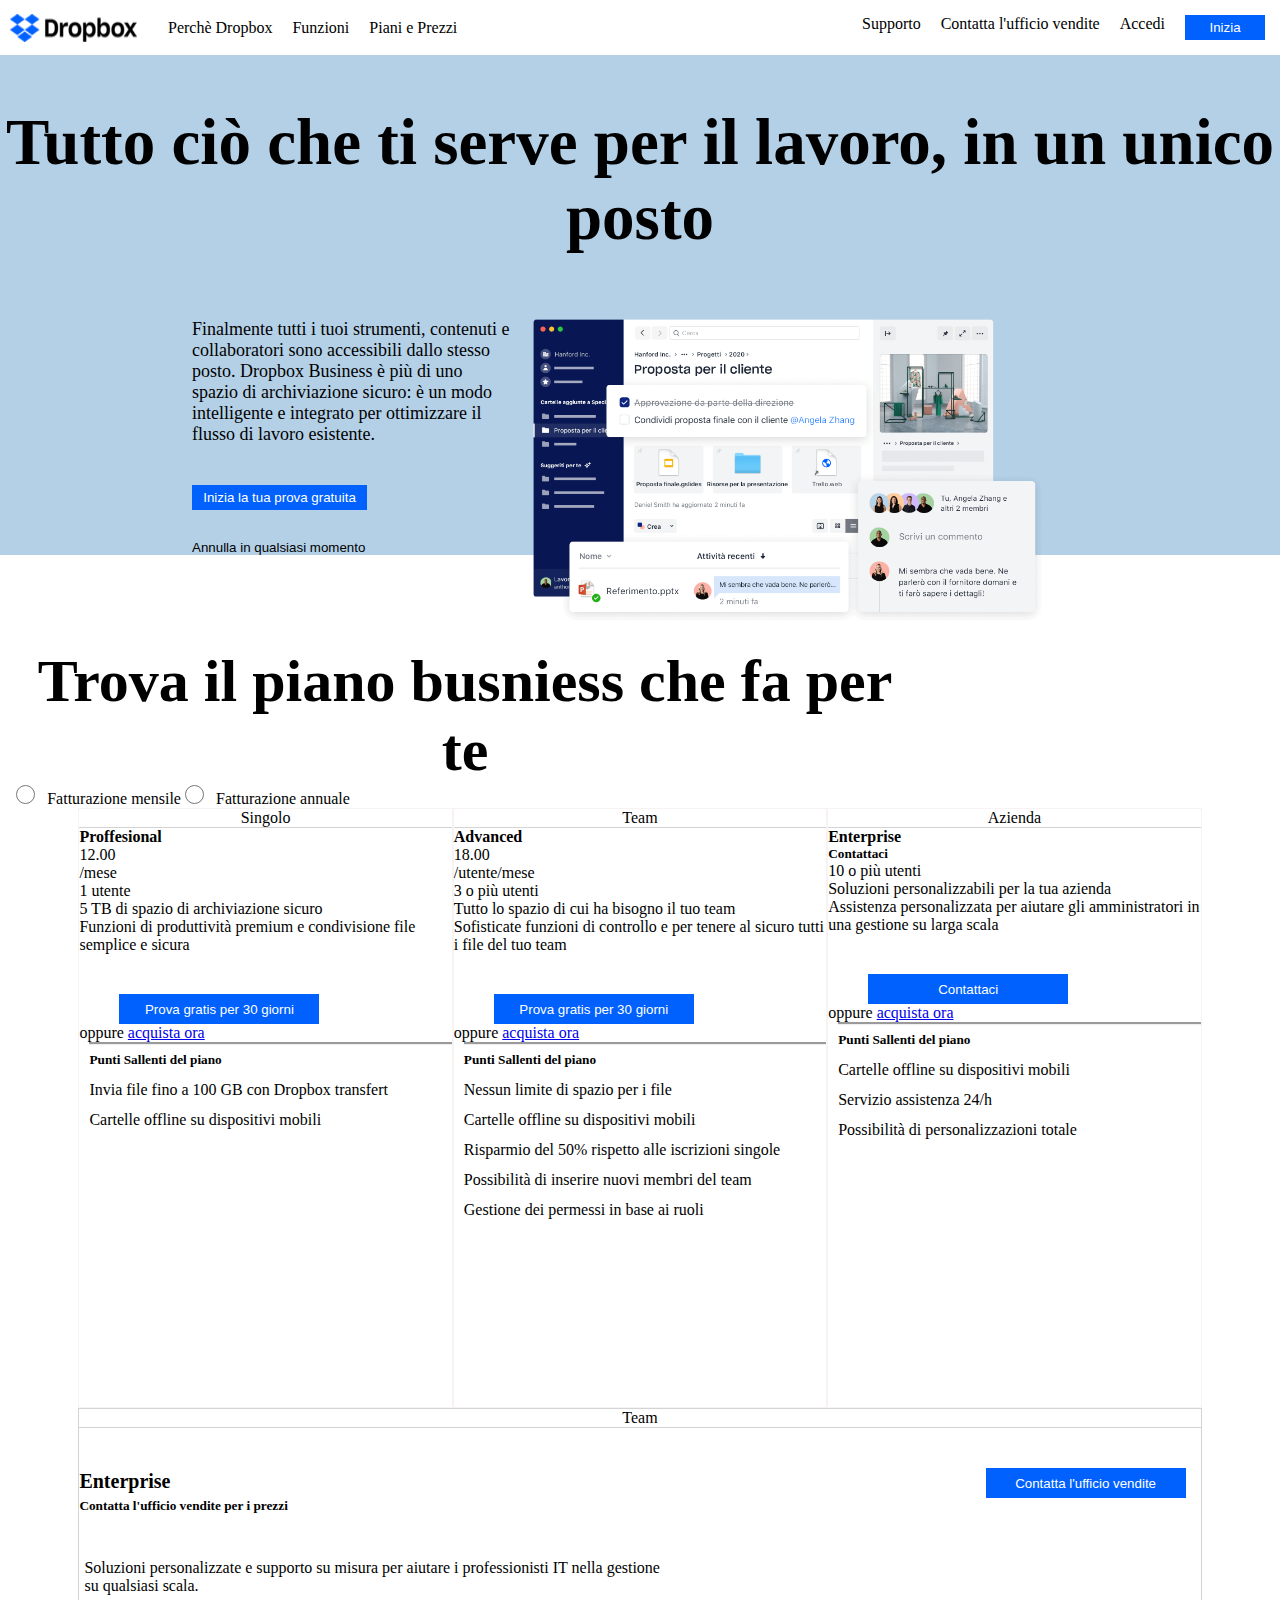
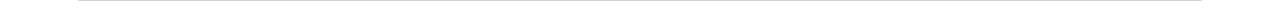
==== index.html @ 0c27a8f6 "change in layout" ====
<!DOCTYPE html>
<html lang="en">

<head>
    <meta charset="UTF-8">
    <meta name="viewport" content="width=device-width, initial-scale=1.0">
    <title>DropBox
    </title>
    <link rel="stylesheet" href="./assets/style.css">
    <link rel="preconnect" href="https://fonts.googleapis.com">
    <link rel="preconnect" href="https://fonts.gstatic.com" crossorigin>
    <link href="https://fonts.googleapis.com/css2?family=Open+Sans:ital,wght@0,300..800;1,300..800&display=swap"
        rel="stylesheet">

    <link rel="stylesheet" href="https://cdnjs.cloudflare.com/ajax/libs/font-awesome/6.5.1/css/all.min.css"
        integrity="sha512-DTOQO9RWCH3ppGqcWaEA1BIZOC6xxalwEsw9c2QQeAIftl+Vegovlnee1c9QX4TctnWMn13TZye+giMm8e2LwA=="
        crossorigin="anonymous" referrerpolicy="no-referrer" />
</head>

<body>
    <!-- start header -->
    <header>
        <!-- division into 2 containers -->

        <!-- container left header -->
        <div class="left">
            <img class="logo" src="./assets/img/logo-small.png" alt="">


            <ul class="custom_list_header">
                <li> <a href="#" target="_blank" class="link">Perchè Dropbox</a> </li>
                <li> <a href="#" target="_blank" class="link"> Funzioni</a></li>
                <li> <a href="#" target="_blank" class="link">Piani e Prezzi</a></li>
            </ul>
        </div>
        <!-- end of left container header -->


        <!-- container right header -->


        <div class=" right">
            <ul class="custom_list_header">
                <li> <a href="#" target="_blank" class="link"> Supporto </a></li>
                <li> <a href="#" target="_blank" class="link">Contatta l'ufficio vendite</a> </li>
                <li> <a href="#" target="_blank" class="link">Accedi</a></li>
                <button class="custom_button_header">Inizia</button>
            </ul>


        </div>
        <!-- end of right container header -->
    </header>
    <!-- end of header -->

    <!-- start main -->
    <main>


        <section class="jumbo">
            <div class="container_jumbo">
                <div class="contents_jumbo">
                    <h2>Tutto ciò che ti serve per il lavoro, in un unico posto</h2>

                    <div class="flex_jumbo">
                        <!-- first column -->
                        <div class="col-small">
                            <p>Finalmente tutti i tuoi strumenti, contenuti e collaboratori sono accessibili dallo
                                stesso posto. Dropbox Business è più di uno spazio di archiviazione sicuro: è un modo
                                intelligente e integrato per ottimizzare il flusso di lavoro esistente.
                            </p>

                            <button class="custom_button1_jumbo">Inizia la tua prova gratuita</button>
                            <div>
                                <button class="custom_button2_jumbo">Annulla in qualsiasi momento</button>
                            </div>

                            <div class="design_arrow">
                                <i class="fa-solid fa-arrow-down fa-2xl"></i>
                            </div>

                        </div>
                        <!-- second column  -->
                        <div class="col-60">
                            <img src="./assets/img/jumbo.png" alt="">
                        </div>


                    </div>
                </div>
            </div>
        </section>
        <!-- end first section of main /jumbo  -->

        <!-- second section of main  -->
        <section class="busniess">
            <div class="container_main">

                <h2>Trova il piano busniess che fa per te</h2>

                <form>
                    <input type="radio" id="" name="fatturazione mensile" value="fatturazione mensile">
                      <label for="fatturazione mensile">Fatturazione mensile</label>

                    <input type="radio" id="" name="fatturazione annuale" value="fatturazione annuale">
                      <label for="fatturazione annuale">Fatturazione annuale</label>

                </form>
                <div class="row">
                    <div class="col-4">
                        <div class="title_card">
                            <i class="fa-solid fa-user"></i>
                            <span>Singolo</span>
                        </div>
                        <h4>Proffesional</h4>
                        <span><i class="fa-solid fa-euro-sign"></i> 12.00 </span>
                        <div>/mese</div>

                        <div> <i class="fa-solid fa-user"></i> 1 utente</div>

                        <div><i class="fa-solid fa-briefcase"></i>
                            5 TB di spazio di archiviazione sicuro</div>
                        <div><i class="fa-solid fa-share-nodes"></i>
                            Funzioni di produttività premium
                            e condivisione file semplice e sicura </div>

                        <button class="custom_button_main">Prova gratis per 30 giorni</button>


                        <div>
                            oppure <a href="#">acquista ora</a>
                        </div>
                        <div class="footer_card">
                            <h5>Punti Sallenti del piano</h5>
                            <div> <i class="fa-solid fa-check"></i>Invia file fino a 100 GB con Dropbox transfert</div>
                            <div> <i class="fa-solid fa-check"></i>Cartelle offline su dispositivi mobili</div>
                        </div>
                    </div>

                    <div class="col-4">
                        <div class="title_card">
                            <i class="fa-solid fa-users"></i>
                            <span>Team</span>
                        </div>
                        <h4>Advanced</h4>
                        <span><i class="fa-solid fa-euro-sign"></i> 18.00 </span>
                        <div>/utente/mese</div>

                        <div> <i class="fa-solid fa-users"></i> 3 o più utenti</div>

                        <div><i class="fa-solid fa-briefcase"></i>
                            Tutto lo spazio di cui ha bisogno il tuo team</div>
                        <div><i class="fa-solid fa-share-nodes"></i>
                            Sofisticate funzioni di controllo e per tenere al sicuro tutti i file del tuo team</div>

                        <button class="custom_button_main">Prova gratis per 30 giorni</button>


                        <div>
                            oppure <a href="#">acquista ora</a>
                        </div>
                        <div class="footer_card">
                            <h5>Punti Sallenti del piano</h5>
                            <div> <i class="fa-solid fa-check"></i>Nessun limite di spazio per i file</div>

                            <div> <i class="fa-solid fa-check"></i> Cartelle offline su dispositivi mobili</div>
                            <div> <i class="fa-solid fa-check"></i> Risparmio del 50% rispetto alle iscrizioni singole
                            </div>
                            <div> <i class="fa-solid fa-check"></i> Possibilità di inserire nuovi membri del team</div>
                            <div> <i class="fa-solid fa-check"></i> Gestione dei permessi in base ai ruoli</div>

                        </div>

                    </div>
                    <div class="col-4">
                        <div class="title_card">
                            <i class="fa-regular fa-building"></i>
                            <span>Azienda</span>
                        </div>
                        <h4>Enterprise</h4>

                        <h5>Contattaci</h5>

                        <div> <i class="fa-solid fa-user"></i> 10 o più utenti</div>

                        <div><i class="fa-solid fa-briefcase"></i>
                            Soluzioni personalizzabili per la tua azienda</div>
                        <div><i class="fa-solid fa-share-nodes"></i>
                            Assistenza personalizzata per aiutare gli amministratori in una gestione su larga scala
                        </div>

                        <button class="custom_button_main">Contattaci</button>


                        <div>
                            oppure <a href="#">acquista ora</a>
                        </div>
                        <div class="footer_card">
                            <h5>Punti Sallenti del piano</h5>

                            <div> <i class="fa-solid fa-check"></i>Cartelle offline su dispositivi mobili</div>
                            <div> <i class="fa-solid fa-check"></i>Servizio assistenza 24/h</div>
                            <div> <i class="fa-solid fa-check"></i>Possibilità di personalizzazioni totale</div>
                        </div>
                    </div>

                    <div class="col-12">
                        <div class="team_header"><i class="fa-solid fa-building"></i> Team</div>



                        <div class="title_team">
                            <h5>Enterprise</h5>


                            <button class="custom_team_button">
                                Contatta l'ufficio vendite</button>
                        </div>

                        <h5>
                            Contatta l'ufficio vendite per i prezzi
                        </h5>
                        <div class="text_team">

                            Soluzioni personalizzate e supporto su misura per aiutare i professionisti IT nella gestione
                            su
                            qualsiasi scala.

                        </div>
                    </div>
                </div>
            </div>
            </div>
        </section>


        <!-- end of section cards -->

    </main>
    <footer></footer>
</body>

</html>
---- assets/style.css ----
* {
    margin: 0;
    padding: 0;
    box-sizing: border-box;
}

/* Utility */
:root {
    --dropbox--secondary: rgba(0, 97, 255, 1);
    --dropbox--primary: rgba(180, 208, 231, 1);
    --dropbox--light: rgba(255, 255, 255, 1);
    --dropbox--dark: rgba(0, 0, 0, 1);

}

/* style of header */
header {
    background-color: var(--dropbox--light);
    padding: 5px;
    display: flex;
    justify-content: space-between;
    align-items: center;
}

/* style container left */
.left {
    display: flex;
}

/* style of list item in the header */
.custom_list_header {
    list-style: none;
    gap: 20px;
    display: flex;
    padding: 10px;

}

.custom_list_header a {
    text-decoration: none;
    color: black;
}

/* style logo  */
.logo {
    padding: 5px;
    margin-right: 1rem;


}

/* style button of header */
.custom_button_header {
    border: none;
    width: 5rem;
    color: white;
    background: var(--dropbox--secondary);
    text-align: center;
    height: 25px;
}

/* start style of first section main jumbo */
.jumbo {
    width: 100%;
}

.container_jumbo {
    width: 100%;
    height: 500px;
    background-color: var(--dropbox--primary);
}

.contents_jumbo {
    padding-top: 50px;
}

/* style of contents */
.contents_jumbo h2 {

    font-size: 65px;
    text-align: center;
    padding-bottom: 4rem;

}

/* container flex style */
.flex_jumbo {
    display: flex;
    justify-content: end;
}

/* style of columns */
.col-small {
    width: 25%;

}

.col-small p {
    font-size: 18px;
}

.col-60 {
    height: 100px;
    width: 60%;
}

.col-60 img {
    max-width: 70%;
}

/* style button in first section of main */
.custom_button1_jumbo {
    border: none;
    background-color: var(--dropbox--secondary);
    color: white;
    height: 25px;
    width: 175px;
    margin-top: 40px;
}

.custom_button2_jumbo {
    border: none;
    margin-top: 30px;
    background-color: var(--dropbox--primary);
}

.design_arrow {
    margin-top: 30px;
    margin-left: 15px;
    font-size: 20px;
}

/* style of second section of maine */


.busniess {
    margin-top: 1rem;

}

/* container second of main */
.container_main {
    width: 100%;
    display: flex;
    flex-direction: column;
    padding: 1rem;
}

.row {
    width: 90%;
    margin: auto;
    display: flex;
    justify-content: center;
    flex-wrap: wrap;
}

.col-4 {
    width: calc((100% / 12) * 4);
    min-height: 600px;
    border: 1px groove rgba(247, 242, 242, 0.89);
}

.col-12 {
    width: 100%;
    border: 1px groove rgba(211, 211, 211, 0.988);
}



/* style of cards */


.busniess h2 {
    font-size: 60px;
    margin-top: 60px;
    text-align: center;
    margin-right: 350px;

}


/* style input */

input[type="radio"] {
    height: 1.2rem;
    width: 1.2rem;

}

/* style of columns */



/* stile of check */
.fa-check {
    color: var(--dropbox--secondary);
    font-weight: 10px;
}

.title_card {
    border-bottom: 1px groove lightgrey;
    text-align: center;
}

.custom_button_main {
    border: none;
    background-color: var(--dropbox--secondary);
    color: white;
    height: 30px;
    width: 200px;
    margin-top: 40px;
    margin-left: 40px;

}

.footer_card {
    border-top: groove;
    line-height: 30px;
    margin-left: 10px;
}

/* style of las section of cards */
.team {
    border: 1px groove lightgrey;
    width: 100%;
    height: 250px;
    margin: auto;
    display: flex;
    flex-direction: column;
    background-color: blueviolet;
}


.team_header {
    border-bottom: 1px groove lightgrey;
    text-align: center;

}

.custom_team_button {
    border: none;
    background-color: var(--dropbox--secondary);
    color: white;
    height: 30px;
    width: 200px;
    margin-top: 40px;
    margin-right: 15px;
}

.title_team {
    display: flex;
    align-items: baseline;
    justify-content: space-between;
}

.title_team h5 {
    font-size: 20px;
}

.text_team {
    width: 600px;
    padding: 5px;
    margin-top: 40px;
}
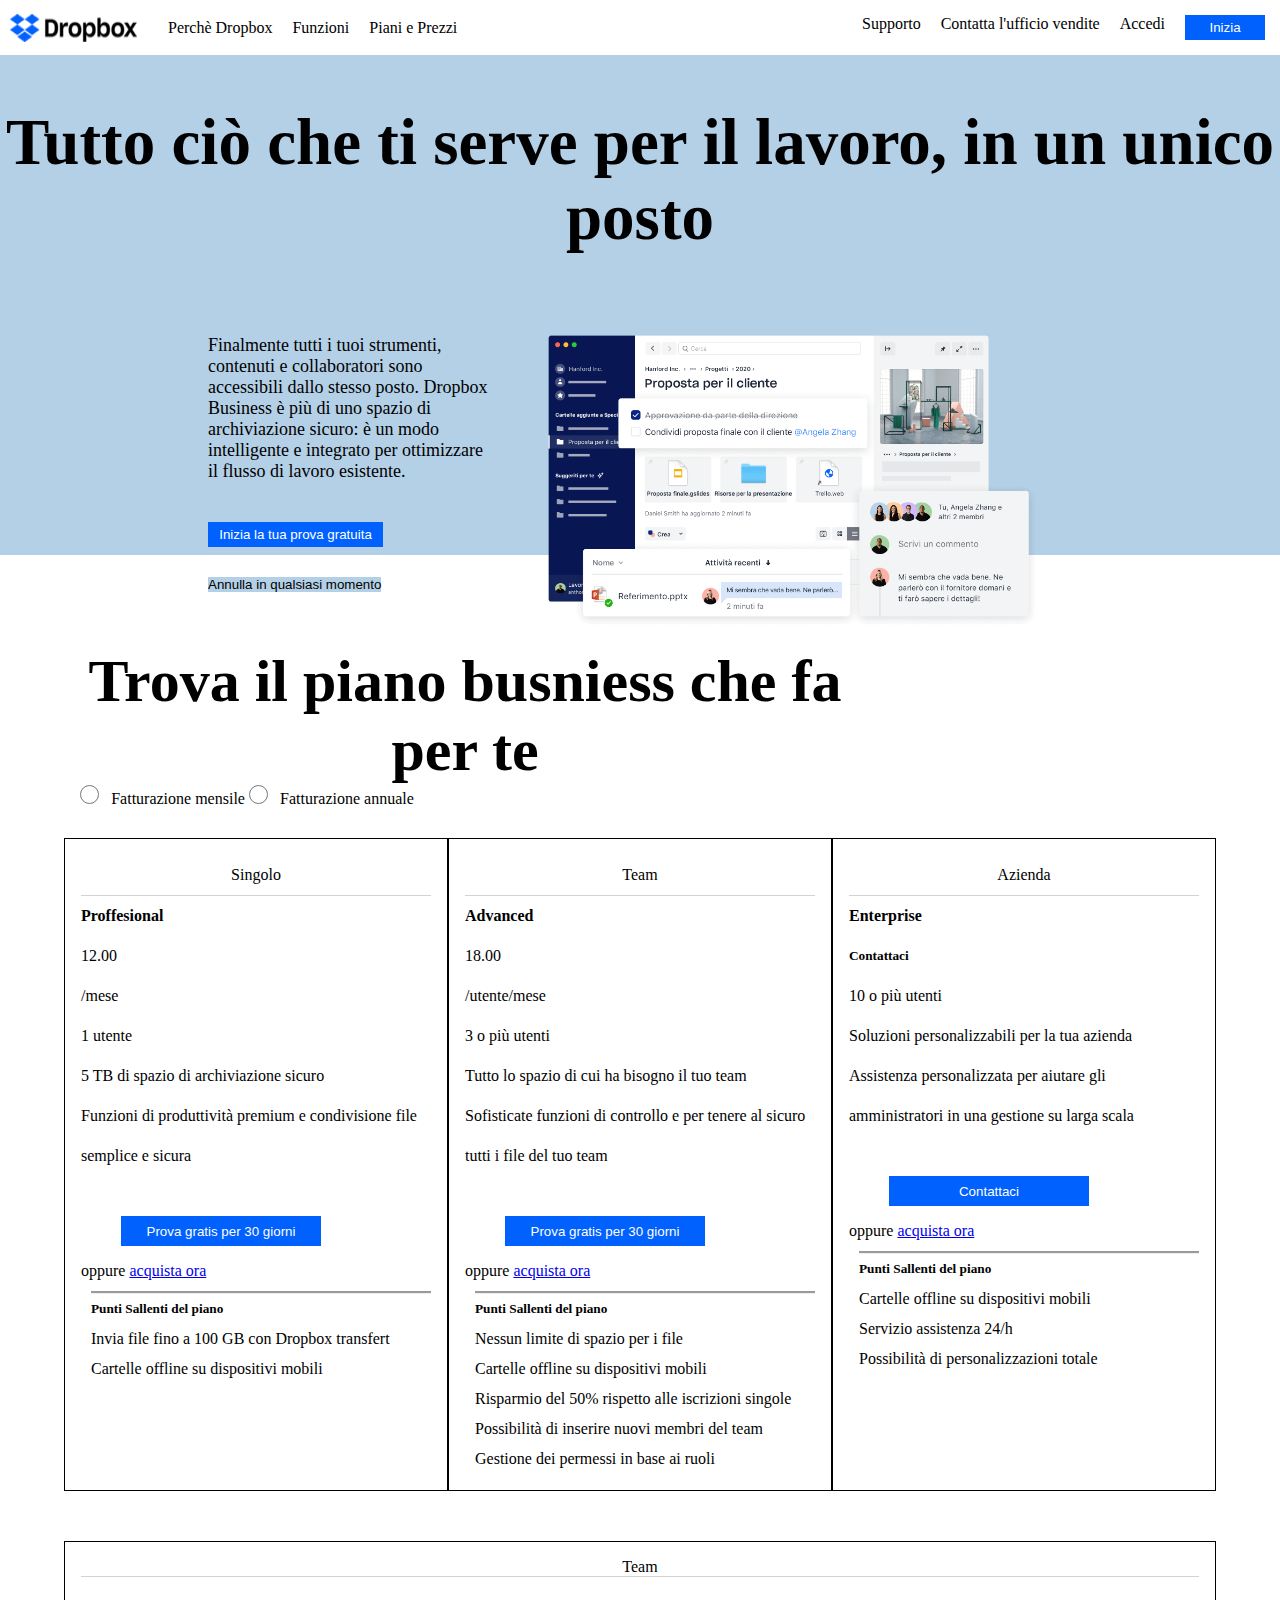
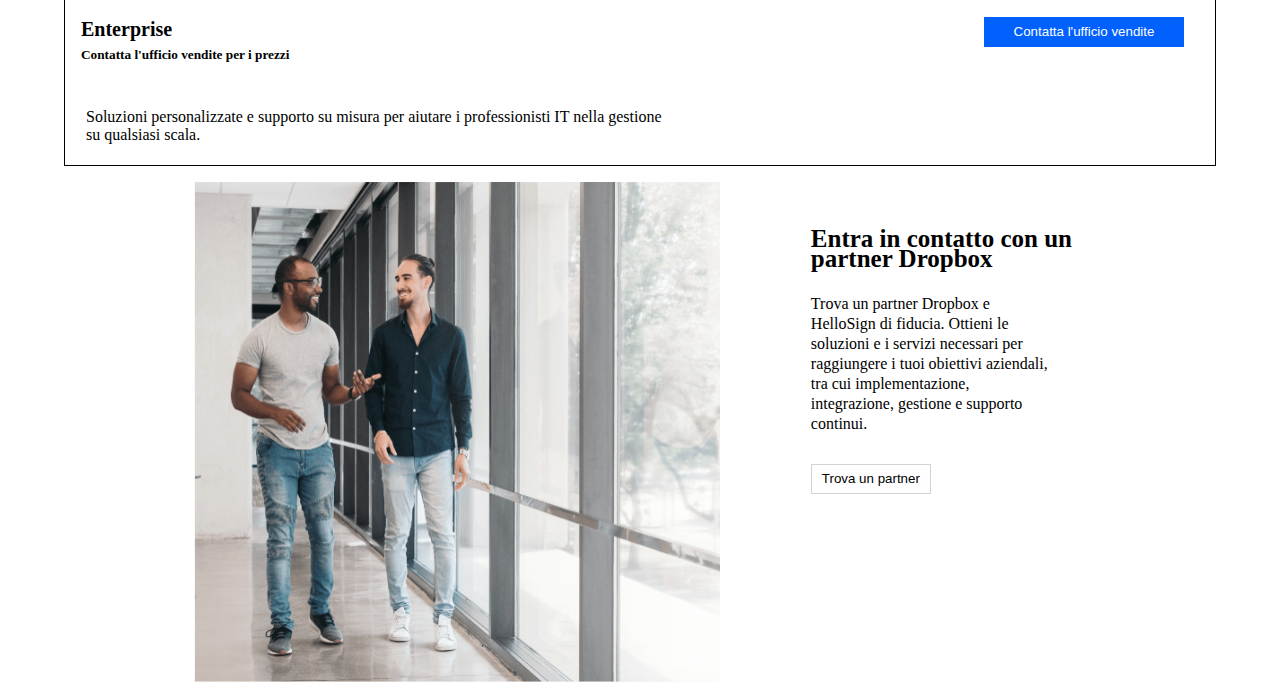
==== commit 9d609a90: "add section partener in main" ====
--- a/index.html
+++ b/index.html
@@ -94,7 +94,7 @@
 
         <!-- second section of main  -->
         <section class="busniess">
-            <div class="container_main">
+            <div class="container_busniess">
 
                 <h2>Trova il piano busniess che fa per te</h2>
 
@@ -106,7 +106,9 @@
                       <label for="fatturazione annuale">Fatturazione annuale</label>
 
                 </form>
+
                 <div class="row">
+
                     <div class="col-4">
                         <div class="title_card">
                             <i class="fa-solid fa-user"></i>
@@ -134,7 +136,10 @@
                             <h5>Punti Sallenti del piano</h5>
                             <div> <i class="fa-solid fa-check"></i>Invia file fino a 100 GB con Dropbox transfert</div>
                             <div> <i class="fa-solid fa-check"></i>Cartelle offline su dispositivi mobili</div>
-                        </div>
+
+
+                        </div>
+
                     </div>
 
                     <div class="col-4">
@@ -203,7 +208,7 @@
                             <div> <i class="fa-solid fa-check"></i>Possibilità di personalizzazioni totale</div>
                         </div>
                     </div>
-
+                    <!-- start col-12 -->
                     <div class="col-12">
                         <div class="team_header"><i class="fa-solid fa-building"></i> Team</div>
 
@@ -230,12 +235,42 @@
                     </div>
                 </div>
             </div>
+
+            </div>
             </div>
         </section>
 
 
         <!-- end of section cards -->
 
+        <!-- start container partener -->
+        <section class="parterner">
+            <div class="container_partener">
+                <!-- container img -->
+                <div class="img_partener">
+                    <img src="./assets/img/partner.png" alt="">
+                </div>
+                <!-- end container img -->
+
+                <!-- containe text -->
+                <div class="partener_text">
+                    <h4>
+                        Entra in contatto con un partner Dropbox
+                    </h4>
+                    <p>Trova un partner Dropbox e HelloSign di fiducia. Ottieni le soluzioni e i servizi necessari per
+                        raggiungere i tuoi obiettivi aziendali, tra cui implementazione, integrazione, gestione e
+                        supporto
+                        continui.</p>
+                    <button>Trova un partner
+                    </button>
+                </div>
+                <!-- end of container text -->
+            </div>
+            <!-- end container partener -->
+        </section>
+<section class="busniess_operations">
+
+</section>
     </main>
     <footer></footer>
 </body>
--- a/assets/style.css
+++ b/assets/style.css
@@ -139,31 +139,44 @@
 }
 
 /* container second of main */
-.container_main {
-    width: 100%;
+.container_busniess {
+    width: 90%;
     display: flex;
     flex-direction: column;
     padding: 1rem;
+    margin: auto;
+}
+
+[class^="col-"] {
+    padding: 1rem;
 }
 
 .row {
-    width: 90%;
-    margin: auto;
-    display: flex;
-    justify-content: center;
+
+
+    display: flex;
     flex-wrap: wrap;
+    margin: 0 -1rem;
+
 }
 
 .col-4 {
+    padding: 1rem;
+    line-height: 40px;
+    margin-top: 30px;
     width: calc((100% / 12) * 4);
     min-height: 600px;
-    border: 1px groove rgba(247, 242, 242, 0.89);
+    border: 1px solid black;
+
 }
 
 .col-12 {
+    margin-top: 50px;
     width: 100%;
-    border: 1px groove rgba(211, 211, 211, 0.988);
-}
+    border: 1px solid black;
+
+}
+
 
 
 
@@ -220,21 +233,22 @@
 }
 
 /* style of las section of cards */
-.team {
-    border: 1px groove lightgrey;
-    width: 100%;
-    height: 250px;
-    margin: auto;
-    display: flex;
-    flex-direction: column;
-    background-color: blueviolet;
-}
 
 
 .team_header {
     border-bottom: 1px groove lightgrey;
     text-align: center;
 
+}
+
+.title_team {
+    display: flex;
+    align-items: baseline;
+    justify-content: space-between;
+}
+
+.title_team h5 {
+    font-size: 20px;
 }
 
 .custom_team_button {
@@ -247,18 +261,48 @@
     margin-right: 15px;
 }
 
-.title_team {
-    display: flex;
-    align-items: baseline;
-    justify-content: space-between;
-}
-
-.title_team h5 {
-    font-size: 20px;
-}
 
 .text_team {
     width: 600px;
     padding: 5px;
     margin-top: 40px;
+}
+
+
+/* style of container partener */
+.container_partener {
+    display: flex;
+    justify-content: center;
+    width: 80%;
+    margin: auto;
+}
+
+/* style of container img */
+
+
+.container_partener img {
+    max-width: 90%;
+    height: 500px;
+}
+
+/* style of container text */
+.partener_text {
+    width: 30%;
+    padding: 2rem;
+    line-height: 20px;
+}
+
+.partener_text h4 {
+    width: 270px;
+    font-size: 25px;
+    margin-bottom: 25px;
+    margin-top: 15px;
+}
+
+.partener_text button {
+    margin-top: 30px;
+    border: 1px groove lightgrey;
+    background-color: #fffefe;
+    height: 30px;
+    width: 120px;
 }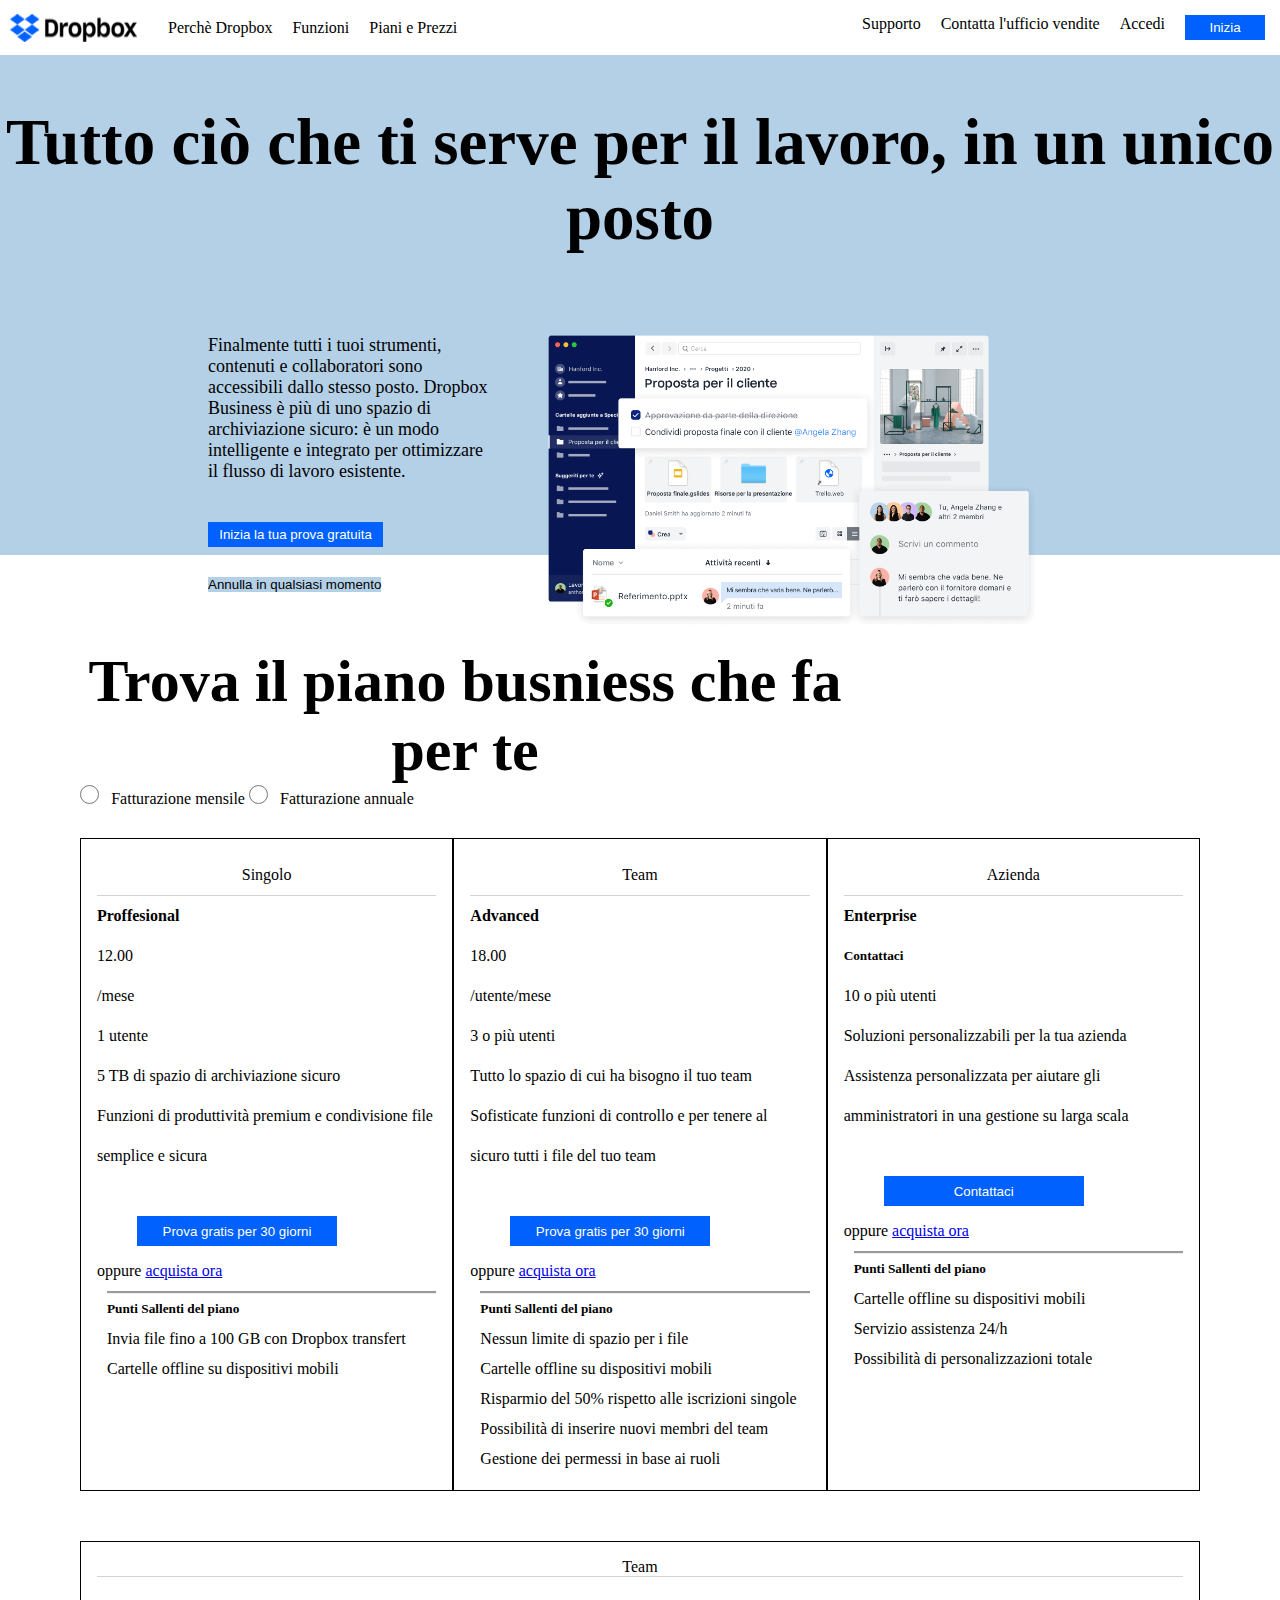
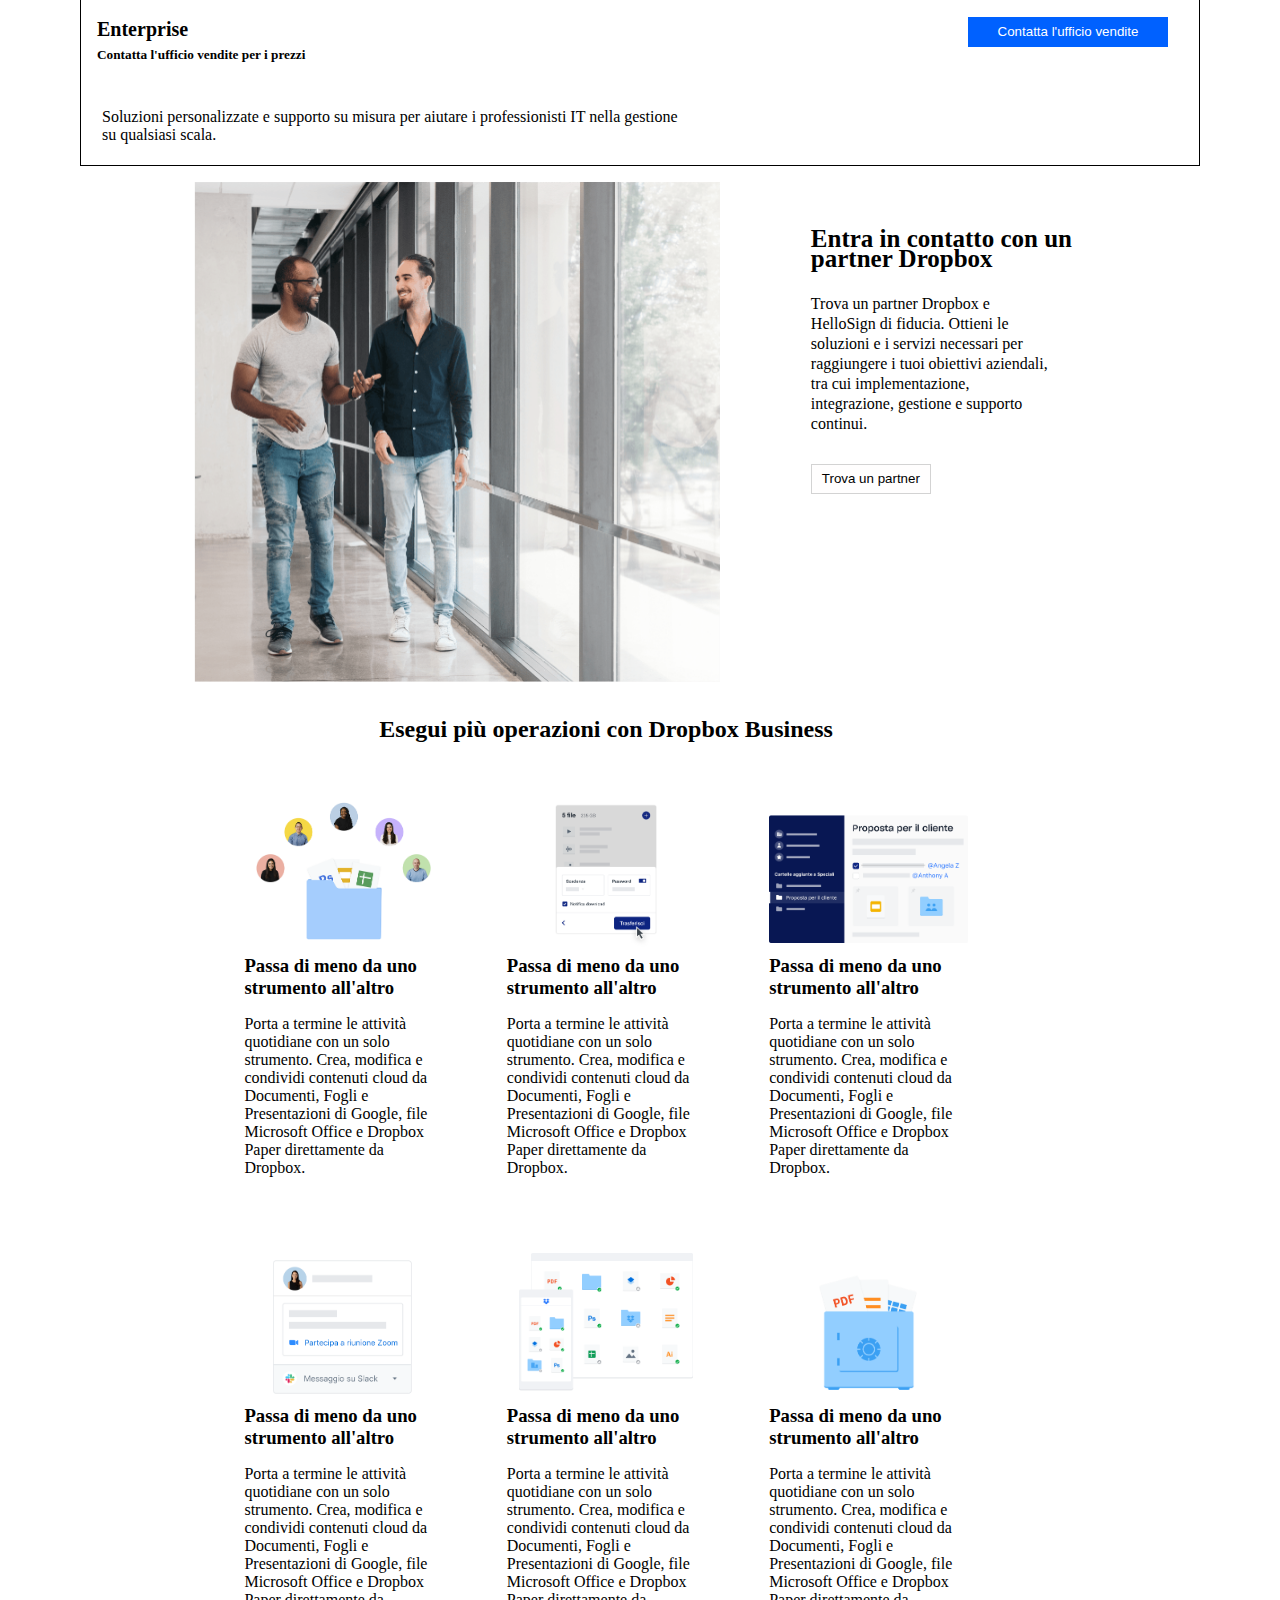
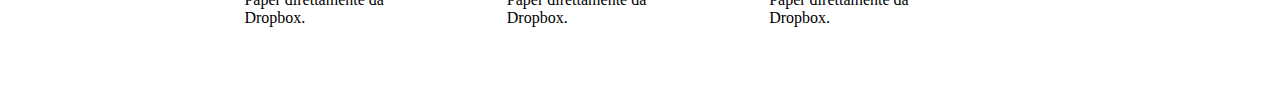
==== commit 4ed12a0b: "add section operations in main" ====
--- a/index.html
+++ b/index.html
@@ -268,9 +268,59 @@
             </div>
             <!-- end container partener -->
         </section>
-<section class="busniess_operations">
-
-</section>
+        <section class="busniess_operations">
+            <div class="operations">
+
+                <h2>Esegui più operazioni con Dropbox Business</h2>
+                <div class="row_operations">
+                    <div class="col-4_operations">
+                        <img src="./assets/img/business-feature-switching-tools.png" alt="">
+                        <h3>Passa di meno da uno strumento all'altro</h3>
+                        <p>Porta a termine le attività quotidiane con un solo strumento. Crea, modifica e condividi
+                            contenuti cloud da Documenti, Fogli e Presentazioni di Google, file Microsoft Office e
+                            Dropbox Paper direttamente da Dropbox.</p>
+                    </div>
+                    <div class="col-4_operations">
+                        <img src="./assets/img/business-feature-send-files-it.png" alt="">
+                        <h3>Passa di meno da uno strumento all'altro</h3>
+                        <p>Porta a termine le attività quotidiane con un solo strumento. Crea, modifica e condividi
+                            contenuti cloud da Documenti, Fogli e Presentazioni di Google, file Microsoft Office e
+                            Dropbox Paper direttamente da Dropbox.</p>
+                    </div>
+                    <div class="col-4_operations">
+                        <img src="./assets/img/business-feature-coordinate-it.png" alt="">
+                        <h3>Passa di meno da uno strumento all'altro</h3>
+                        <p>Porta a termine le attività quotidiane con un solo strumento. Crea, modifica e condividi
+                            contenuti cloud da Documenti, Fogli e Presentazioni di Google, file Microsoft Office e
+                            Dropbox Paper direttamente da Dropbox.</p>
+                    </div>
+                </div>
+                <div class="row_operations">
+                    <div class="col-4_operations">
+                        <img src="./assets/img/business-feature-integrations-it.png" alt="">
+                        <h3>Passa di meno da uno strumento all'altro</h3>
+                        <p>Porta a termine le attività quotidiane con un solo strumento. Crea, modifica e condividi
+                            contenuti cloud da Documenti, Fogli e Presentazioni di Google, file Microsoft Office e
+                            Dropbox Paper direttamente da Dropbox.</p>
+                    </div>
+                    <div class="col-4_operations">
+                        <img src="./assets/img/business-feature-multi-device.png" alt="">
+                        <h3>Passa di meno da uno strumento all'altro</h3>
+                        <p>Porta a termine le attività quotidiane con un solo strumento. Crea, modifica e condividi
+                            contenuti cloud da Documenti, Fogli e Presentazioni di Google, file Microsoft Office e
+                            Dropbox Paper direttamente da Dropbox.</p>
+                    </div>
+                    <div class="col-4_operations">
+                        <img src="./assets/img/business-feature-security.png" alt="">
+                        <h3>Passa di meno da uno strumento all'altro</h3>
+                        <p>Porta a termine le attività quotidiane con un solo strumento. Crea, modifica e condividi
+                            contenuti cloud da Documenti, Fogli e Presentazioni di Google, file Microsoft Office e
+                            Dropbox Paper direttamente da Dropbox.</p>
+                    </div>
+                </div>
+            </div>
+
+        </section>
     </main>
     <footer></footer>
 </body>
--- a/assets/style.css
+++ b/assets/style.css
@@ -156,7 +156,6 @@
 
     display: flex;
     flex-wrap: wrap;
-    margin: 0 -1rem;
 
 }
 
@@ -305,4 +304,45 @@
     background-color: #fffefe;
     height: 30px;
     width: 120px;
+}
+
+/* style of  section busniess_operations  */
+
+
+
+
+
+
+
+.operations {
+    width: 90%;
+
+    text-align: left;
+    margin: 30px;
+}
+
+.operations h2 {
+    margin-bottom: 1rem;
+    text-align: center;
+}
+
+
+.col-4_operations {
+    width: 20%;
+    min-height: 200px;
+    margin: 1rem;
+}
+
+.col-4_operations h3 {
+    margin-bottom: 1rem;
+}
+
+.busniess_operations img {
+    max-width: 100%;
+}
+
+.row_operations {
+    display: flex;
+    flex-wrap: wrap;
+    justify-content: center;
 }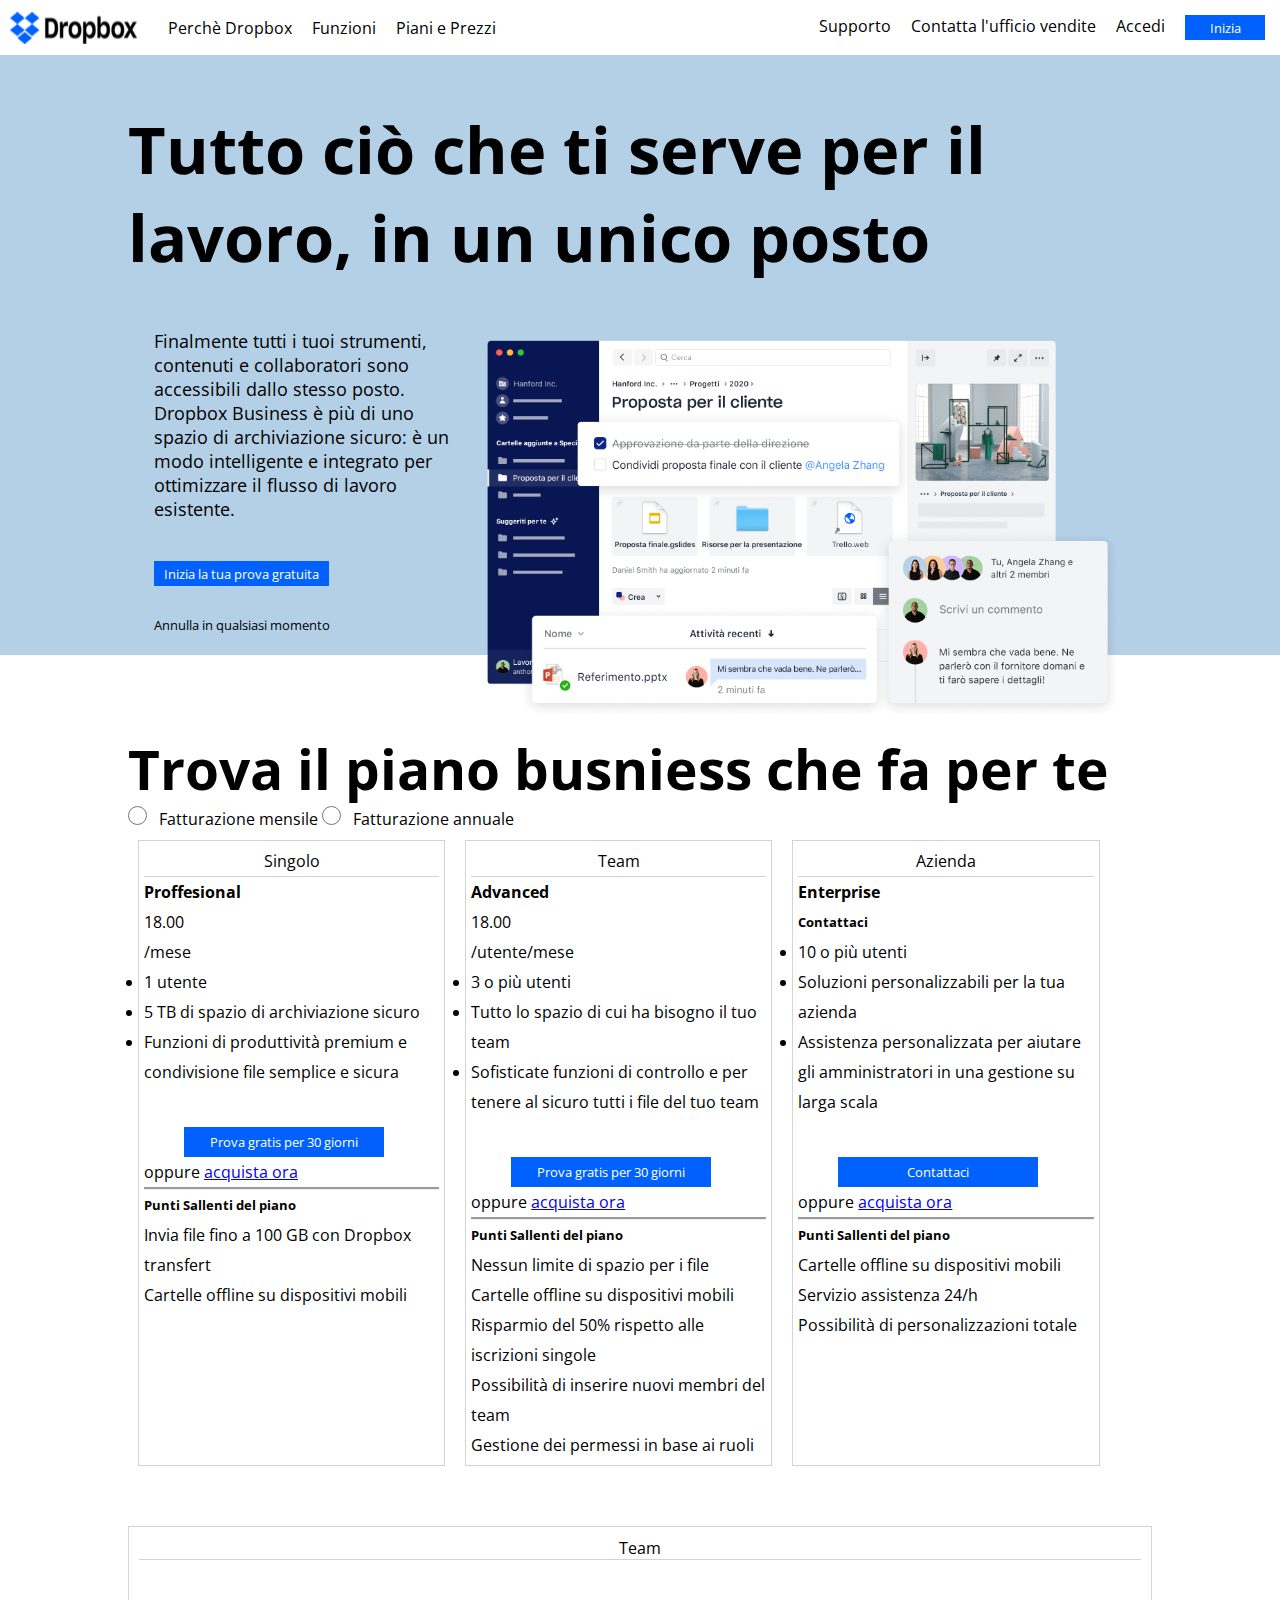
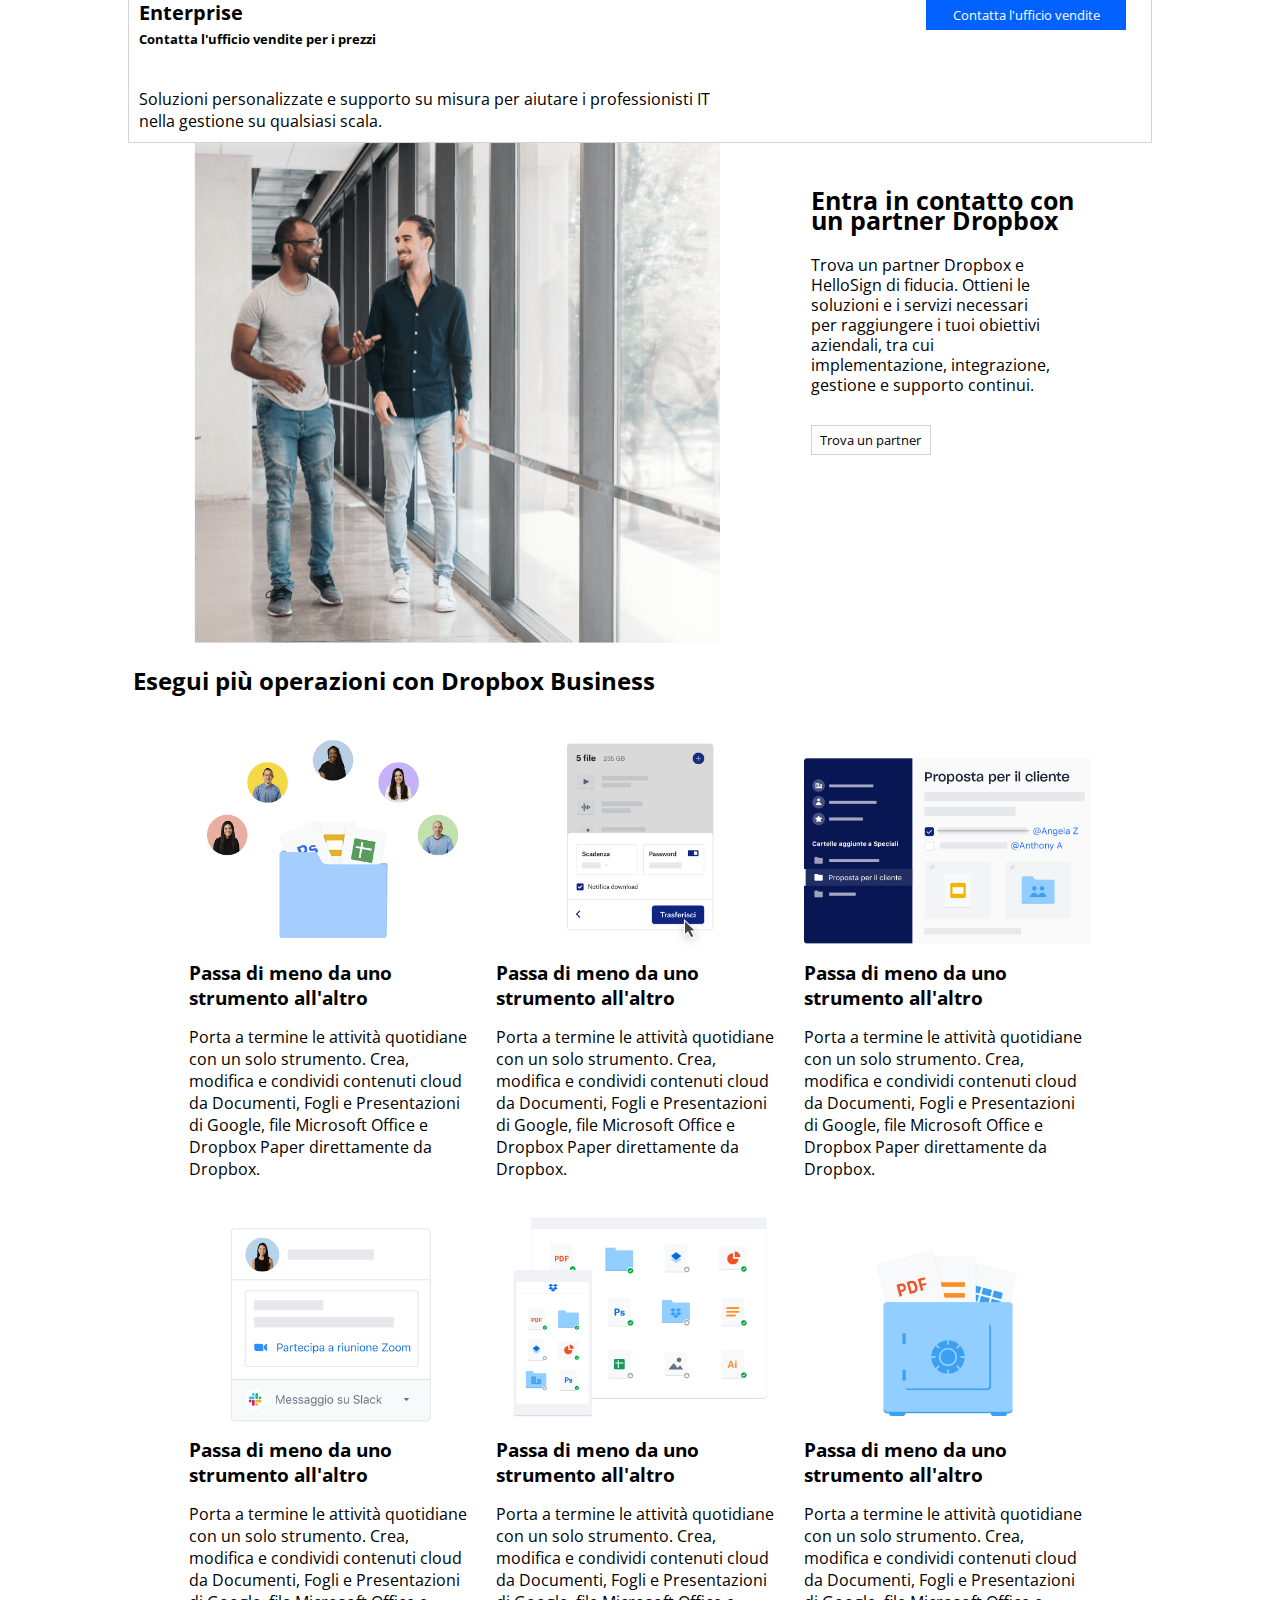
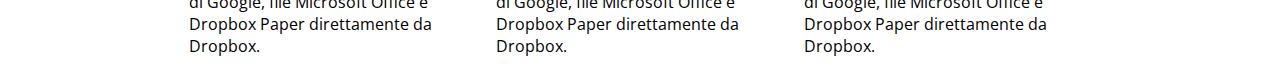
==== commit 38ef5d93: "add updates and corrections for the main" ====
--- a/index.html
+++ b/index.html
@@ -81,7 +81,7 @@
 
                         </div>
                         <!-- second column  -->
-                        <div class="col-60">
+                        <div class="col-big">
                             <img src="./assets/img/jumbo.png" alt="">
                         </div>
 
@@ -94,7 +94,7 @@
 
         <!-- second section of main  -->
         <section class="busniess">
-            <div class="container_busniess">
+            <div class="container-base container_busniess">
 
                 <h2>Trova il piano busniess che fa per te</h2>
 
@@ -115,16 +115,16 @@
                             <span>Singolo</span>
                         </div>
                         <h4>Proffesional</h4>
-                        <span><i class="fa-solid fa-euro-sign"></i> 12.00 </span>
+                        <span><i class="fa-solid fa-euro-sign"></i> 18.00 </span>
                         <div>/mese</div>
-
-                        <div> <i class="fa-solid fa-user"></i> 1 utente</div>
-
-                        <div><i class="fa-solid fa-briefcase"></i>
-                            5 TB di spazio di archiviazione sicuro</div>
-                        <div><i class="fa-solid fa-share-nodes"></i>
-                            Funzioni di produttività premium
-                            e condivisione file semplice e sicura </div>
+                        <ul class="fa-ul">
+                            <li><span class="fa-li"><i class="fa-solid fa-user "></i></span>1 utente</li>
+                            <li><span class="fa-li"><i class="fa-solid fa-briefcase "></i></span> 5 TB di spazio di
+                                archiviazione sicuro</li>
+                            <li><span class="fa-li"><i class="fa-solid fa-share-nodes"></i></span> Funzioni di
+                                produttività premium
+                                e condivisione file semplice e sicura</li>
+                        </ul>
 
                         <button class="custom_button_main">Prova gratis per 30 giorni</button>
 
@@ -150,13 +150,14 @@
                         <h4>Advanced</h4>
                         <span><i class="fa-solid fa-euro-sign"></i> 18.00 </span>
                         <div>/utente/mese</div>
-
-                        <div> <i class="fa-solid fa-users"></i> 3 o più utenti</div>
-
-                        <div><i class="fa-solid fa-briefcase"></i>
-                            Tutto lo spazio di cui ha bisogno il tuo team</div>
-                        <div><i class="fa-solid fa-share-nodes"></i>
-                            Sofisticate funzioni di controllo e per tenere al sicuro tutti i file del tuo team</div>
+                        <ul class="fa-ul">
+                            <li><span class="fa-li"><i class="fa-solid fa-user "></i></span>3 o più utenti</li>
+                            <li><span class="fa-li"><i class="fa-solid fa-briefcase "></i></span> Tutto lo spazio di cui
+                                ha bisogno il tuo team</li>
+                            <li><span class="fa-li"><i class="fa-solid fa-share-nodes"></i></span> Sofisticate funzioni
+                                di controllo e per tenere al sicuro tutti i file del tuo team
+                            </li>
+                        </ul>
 
                         <button class="custom_button_main">Prova gratis per 30 giorni</button>
 
@@ -177,6 +178,8 @@
                         </div>
 
                     </div>
+
+
                     <div class="col-4">
                         <div class="title_card">
                             <i class="fa-regular fa-building"></i>
@@ -185,14 +188,14 @@
                         <h4>Enterprise</h4>
 
                         <h5>Contattaci</h5>
-
-                        <div> <i class="fa-solid fa-user"></i> 10 o più utenti</div>
-
-                        <div><i class="fa-solid fa-briefcase"></i>
-                            Soluzioni personalizzabili per la tua azienda</div>
-                        <div><i class="fa-solid fa-share-nodes"></i>
-                            Assistenza personalizzata per aiutare gli amministratori in una gestione su larga scala
-                        </div>
+                        <ul class="fa-ul">
+                            <li><span class="fa-li"><i class="fa-solid fa-user "></i></span>10 o più utenti</li>
+                            <li><span class="fa-li"><i class="fa-solid fa-briefcase "></i></span> Soluzioni
+                                personalizzabili per la tua azienda</li>
+                            <li><span class="fa-li"><i class="fa-solid fa-share-nodes"></i></span> Assistenza
+                                personalizzata per aiutare gli amministratori in una gestione su larga scala
+                        </ul>
+
 
                         <button class="custom_button_main">Contattaci</button>
 
@@ -245,7 +248,7 @@
 
         <!-- start container partener -->
         <section class="parterner">
-            <div class="container_partener">
+            <div class="container-base container_partener">
                 <!-- container img -->
                 <div class="img_partener">
                     <img src="./assets/img/partner.png" alt="">
@@ -268,8 +271,11 @@
             </div>
             <!-- end container partener -->
         </section>
+
+
+        <!-- section busniess operations -->
         <section class="busniess_operations">
-            <div class="operations">
+            <div class="container-base operations">
 
                 <h2>Esegui più operazioni con Dropbox Business</h2>
                 <div class="row_operations">
@@ -321,6 +327,7 @@
             </div>
 
         </section>
+        <!-- end of section operations -->
     </main>
     <footer></footer>
 </body>
--- a/assets/style.css
+++ b/assets/style.css
@@ -2,6 +2,7 @@
     margin: 0;
     padding: 0;
     box-sizing: border-box;
+    font-family: Open Sans;
 }
 
 /* Utility */
@@ -53,12 +54,18 @@
 .custom_button_header {
     border: none;
     width: 5rem;
-    color: white;
+    color:var(--dropbox--light);
     background: var(--dropbox--secondary);
     text-align: center;
     height: 25px;
 }
 
+.container-base {
+    width: 80%;
+    margin: 0 auto;
+    max-width: 1024px;
+}
+
 /* start style of first section main jumbo */
 .jumbo {
     width: 100%;
@@ -66,32 +73,33 @@
 
 .container_jumbo {
     width: 100%;
-    height: 500px;
     background-color: var(--dropbox--primary);
 }
 
 .contents_jumbo {
     padding-top: 50px;
+    width: 90%;
+    max-width: 1024px;
+    margin: 0 auto;
 }
 
 /* style of contents */
 .contents_jumbo h2 {
 
     font-size: 65px;
-    text-align: center;
-    padding-bottom: 4rem;
+    padding-bottom: 3rem;
 
 }
 
 /* container flex style */
 .flex_jumbo {
     display: flex;
-    justify-content: end;
+    justify-content:center;
 }
 
 /* style of columns */
 .col-small {
-    width: 25%;
+    width: 30%;
 
 }
 
@@ -99,13 +107,13 @@
     font-size: 18px;
 }
 
-.col-60 {
-    height: 100px;
-    width: 60%;
-}
-
-.col-60 img {
-    max-width: 70%;
+.col-big {
+    width: 65%;
+}
+
+.col-big img {
+    max-width: 100%;
+    margin-bottom: -23rem;
 }
 
 /* style button in first section of main */
@@ -125,11 +133,12 @@
 }
 
 .design_arrow {
-    margin-top: 30px;
+    margin-top: 20px;
     margin-left: 15px;
     font-size: 20px;
 }
 
+
 /* style of second section of maine */
 
 
@@ -140,39 +149,33 @@
 
 /* container second of main */
 .container_busniess {
-    width: 90%;
     display: flex;
     flex-direction: column;
-    padding: 1rem;
-    margin: auto;
-}
-
-[class^="col-"] {
-    padding: 1rem;
-}
+}
+
 
 .row {
-
-
     display: flex;
     flex-wrap: wrap;
-
 }
 
 .col-4 {
-    padding: 1rem;
-    line-height: 40px;
     margin-top: 30px;
-    width: calc((100% / 12) * 4);
-    min-height: 600px;
-    border: 1px solid black;
-
-}
+   /*  width: calc((100% / 12) * 4); */
+    border: 1px groove lightgrey;
+    padding: 5px;
+    line-height: 30px;
+    width: 30%;
+    margin: 10px;
+}
+    
+
 
 .col-12 {
     margin-top: 50px;
     width: 100%;
-    border: 1px solid black;
+    border: 1px groove lightgrey;
+    padding: 10px;
 
 }
 
@@ -183,10 +186,8 @@
 
 
 .busniess h2 {
-    font-size: 60px;
+    font-size: 55px;
     margin-top: 60px;
-    text-align: center;
-    margin-right: 350px;
 
 }
 
@@ -227,8 +228,6 @@
 
 .footer_card {
     border-top: groove;
-    line-height: 30px;
-    margin-left: 10px;
 }
 
 /* style of las section of cards */
@@ -262,8 +261,7 @@
 
 
 .text_team {
-    width: 600px;
-    padding: 5px;
+    width: 60%;
     margin-top: 40px;
 }
 
@@ -272,8 +270,6 @@
 .container_partener {
     display: flex;
     justify-content: center;
-    width: 80%;
-    margin: auto;
 }
 
 /* style of container img */
@@ -309,28 +305,20 @@
 /* style of  section busniess_operations  */
 
 
-
-
-
-
-
 .operations {
-    width: 90%;
-
     text-align: left;
-    margin: 30px;
 }
 
 .operations h2 {
-    margin-bottom: 1rem;
-    text-align: center;
+
+    margin: 1rem 5px;
 }
 
 
 .col-4_operations {
-    width: 20%;
-    min-height: 200px;
-    margin: 1rem;
+    width: 30%;
+    padding: 10px;
+    
 }
 
 .col-4_operations h3 {
@@ -345,4 +333,5 @@
     display: flex;
     flex-wrap: wrap;
     justify-content: center;
-}+}
+/* end of operations busniess */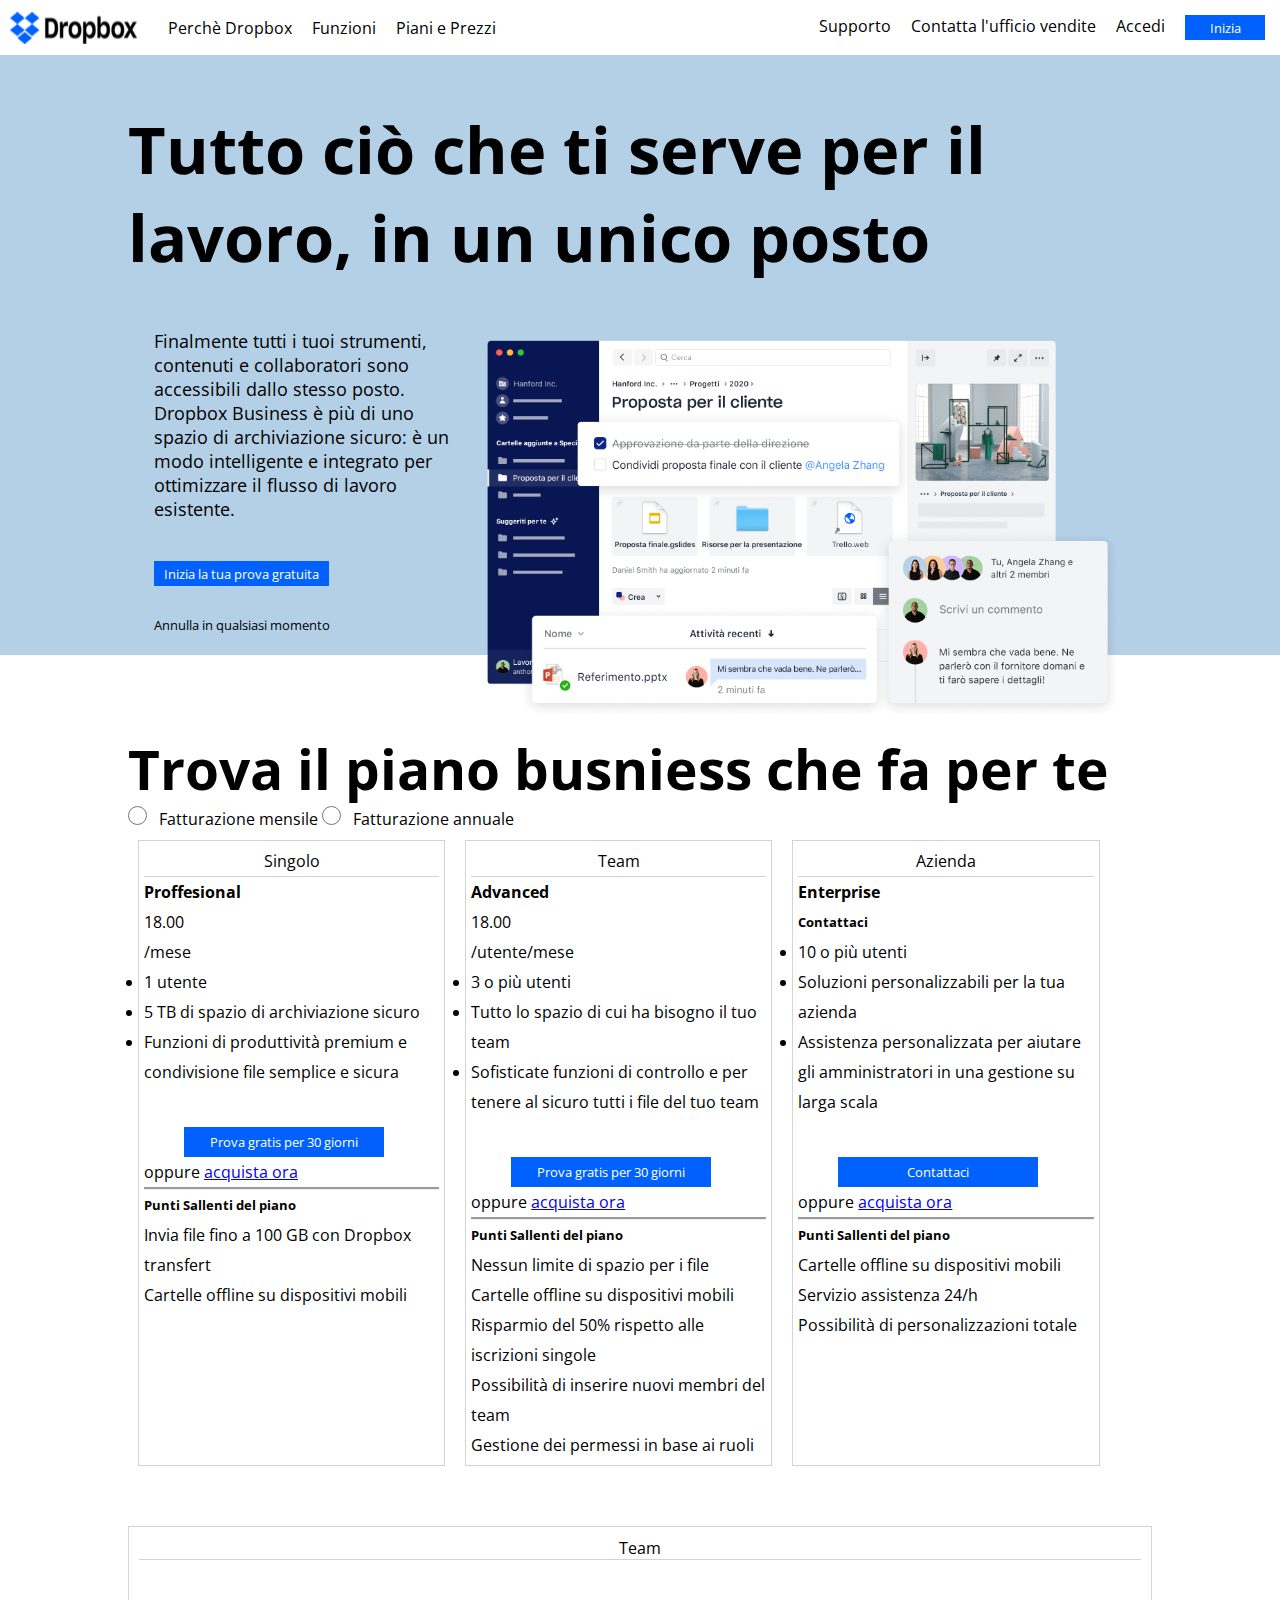
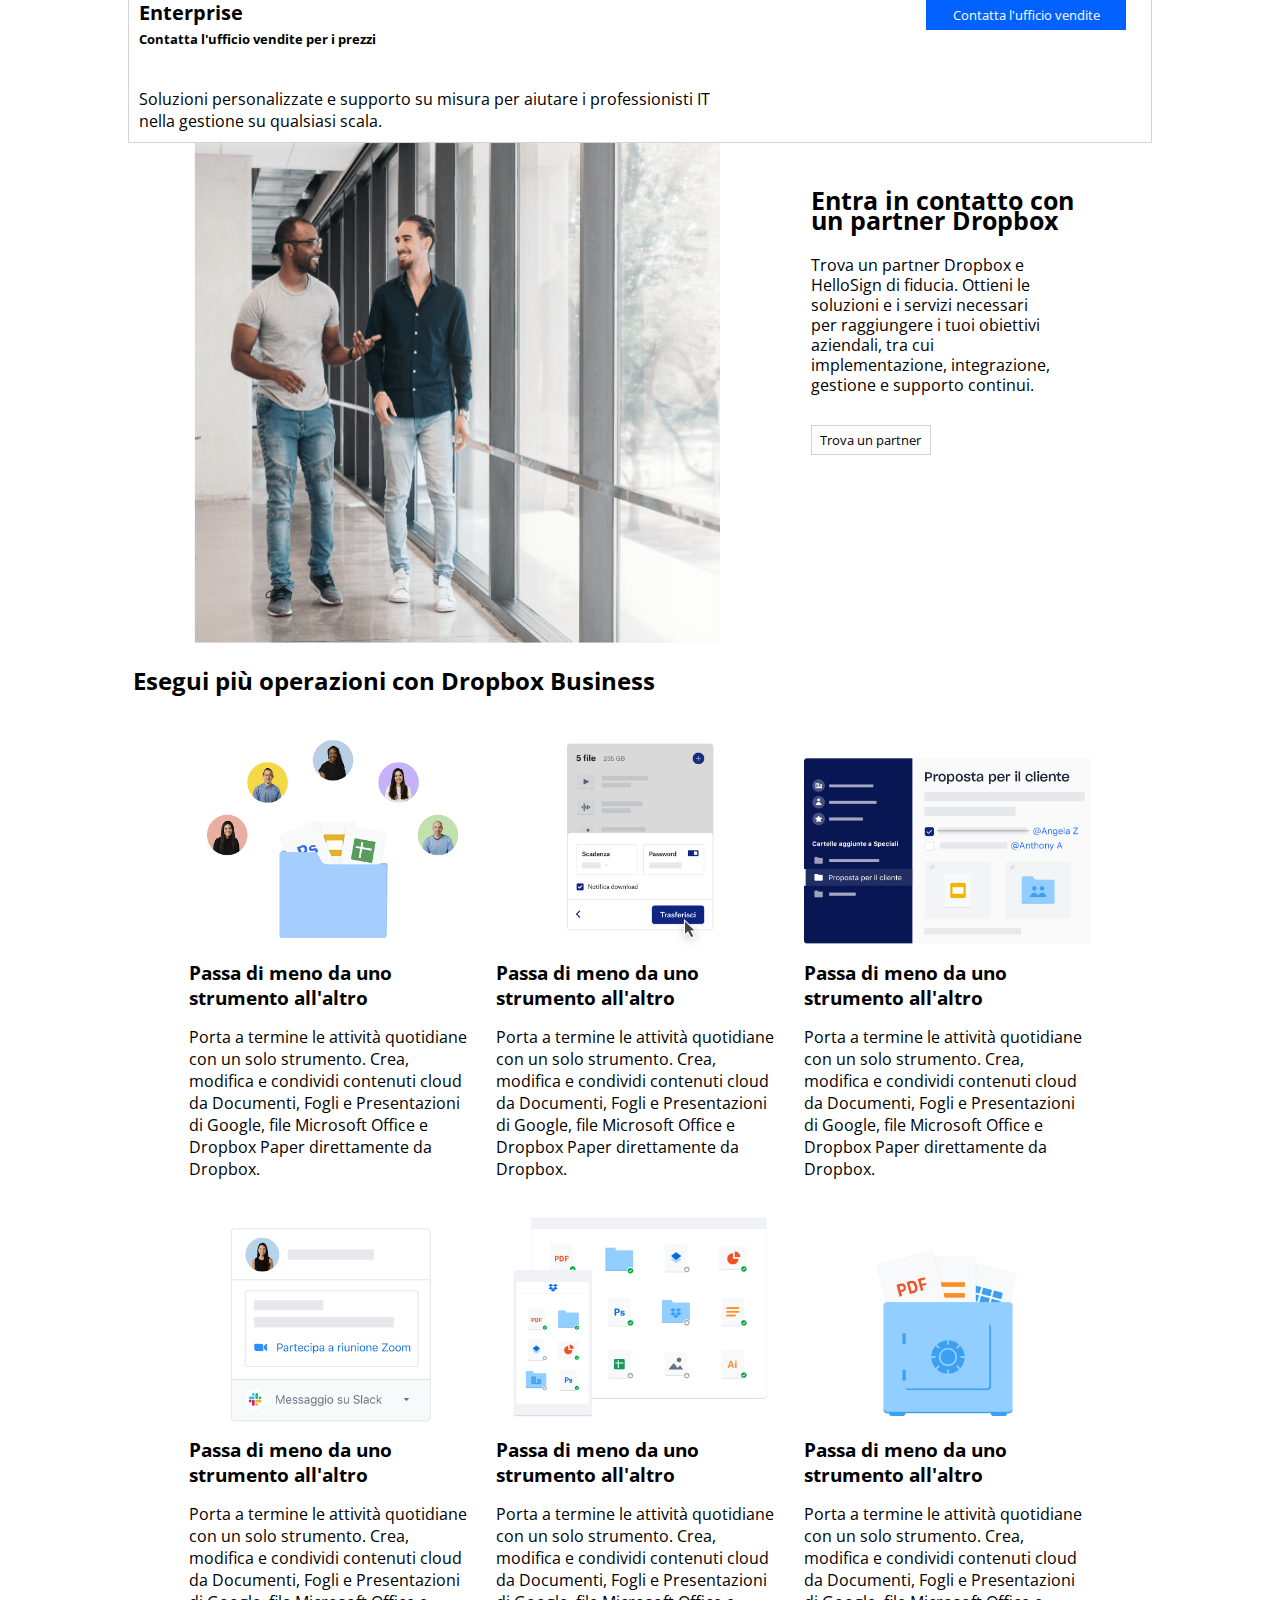
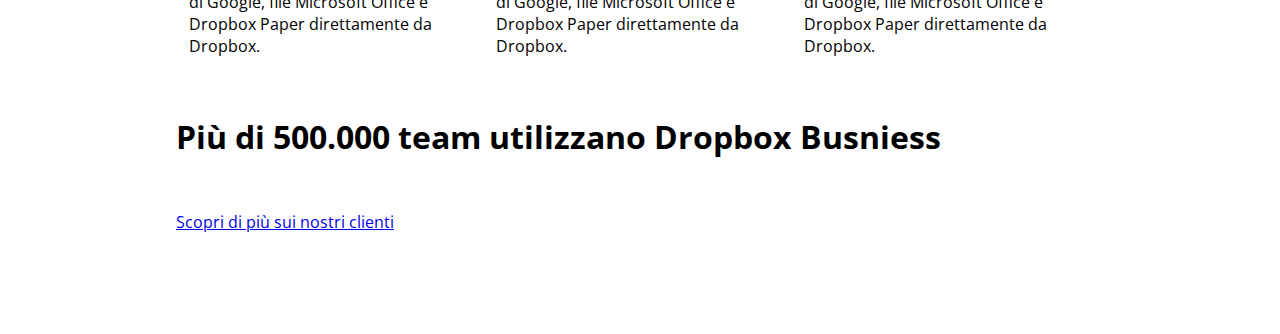
==== commit f2821758: "add section link clients" ====
--- a/index.html
+++ b/index.html
@@ -328,6 +328,16 @@
 
         </section>
         <!-- end of section operations -->
+
+        <!-- add section with link client -->
+        <section class="link_clients">
+            <div class="container-base container_link_clients">
+                <h1>
+                    Più di 500.000 team utilizzano Dropbox Busniess
+                </h1>
+                <a href="#"> Scopri di più sui nostri clienti</a>
+            </div>
+        </section>
     </main>
     <footer></footer>
 </body>
--- a/assets/style.css
+++ b/assets/style.css
@@ -54,7 +54,7 @@
 .custom_button_header {
     border: none;
     width: 5rem;
-    color:var(--dropbox--light);
+    color: var(--dropbox--light);
     background: var(--dropbox--secondary);
     text-align: center;
     height: 25px;
@@ -94,7 +94,7 @@
 /* container flex style */
 .flex_jumbo {
     display: flex;
-    justify-content:center;
+    justify-content: center;
 }
 
 /* style of columns */
@@ -161,14 +161,14 @@
 
 .col-4 {
     margin-top: 30px;
-   /*  width: calc((100% / 12) * 4); */
+    /*  width: calc((100% / 12) * 4); */
     border: 1px groove lightgrey;
     padding: 5px;
     line-height: 30px;
     width: 30%;
     margin: 10px;
 }
-    
+
 
 
 .col-12 {
@@ -318,7 +318,7 @@
 .col-4_operations {
     width: 30%;
     padding: 10px;
-    
+
 }
 
 .col-4_operations h3 {
@@ -334,4 +334,13 @@
     flex-wrap: wrap;
     justify-content: center;
 }
-/* end of operations busniess */+
+/* end of operations busniess */
+.container_link_clients {
+    padding: 3rem;
+
+}
+
+.container_link_clients a {
+    line-height: 8rem;
+}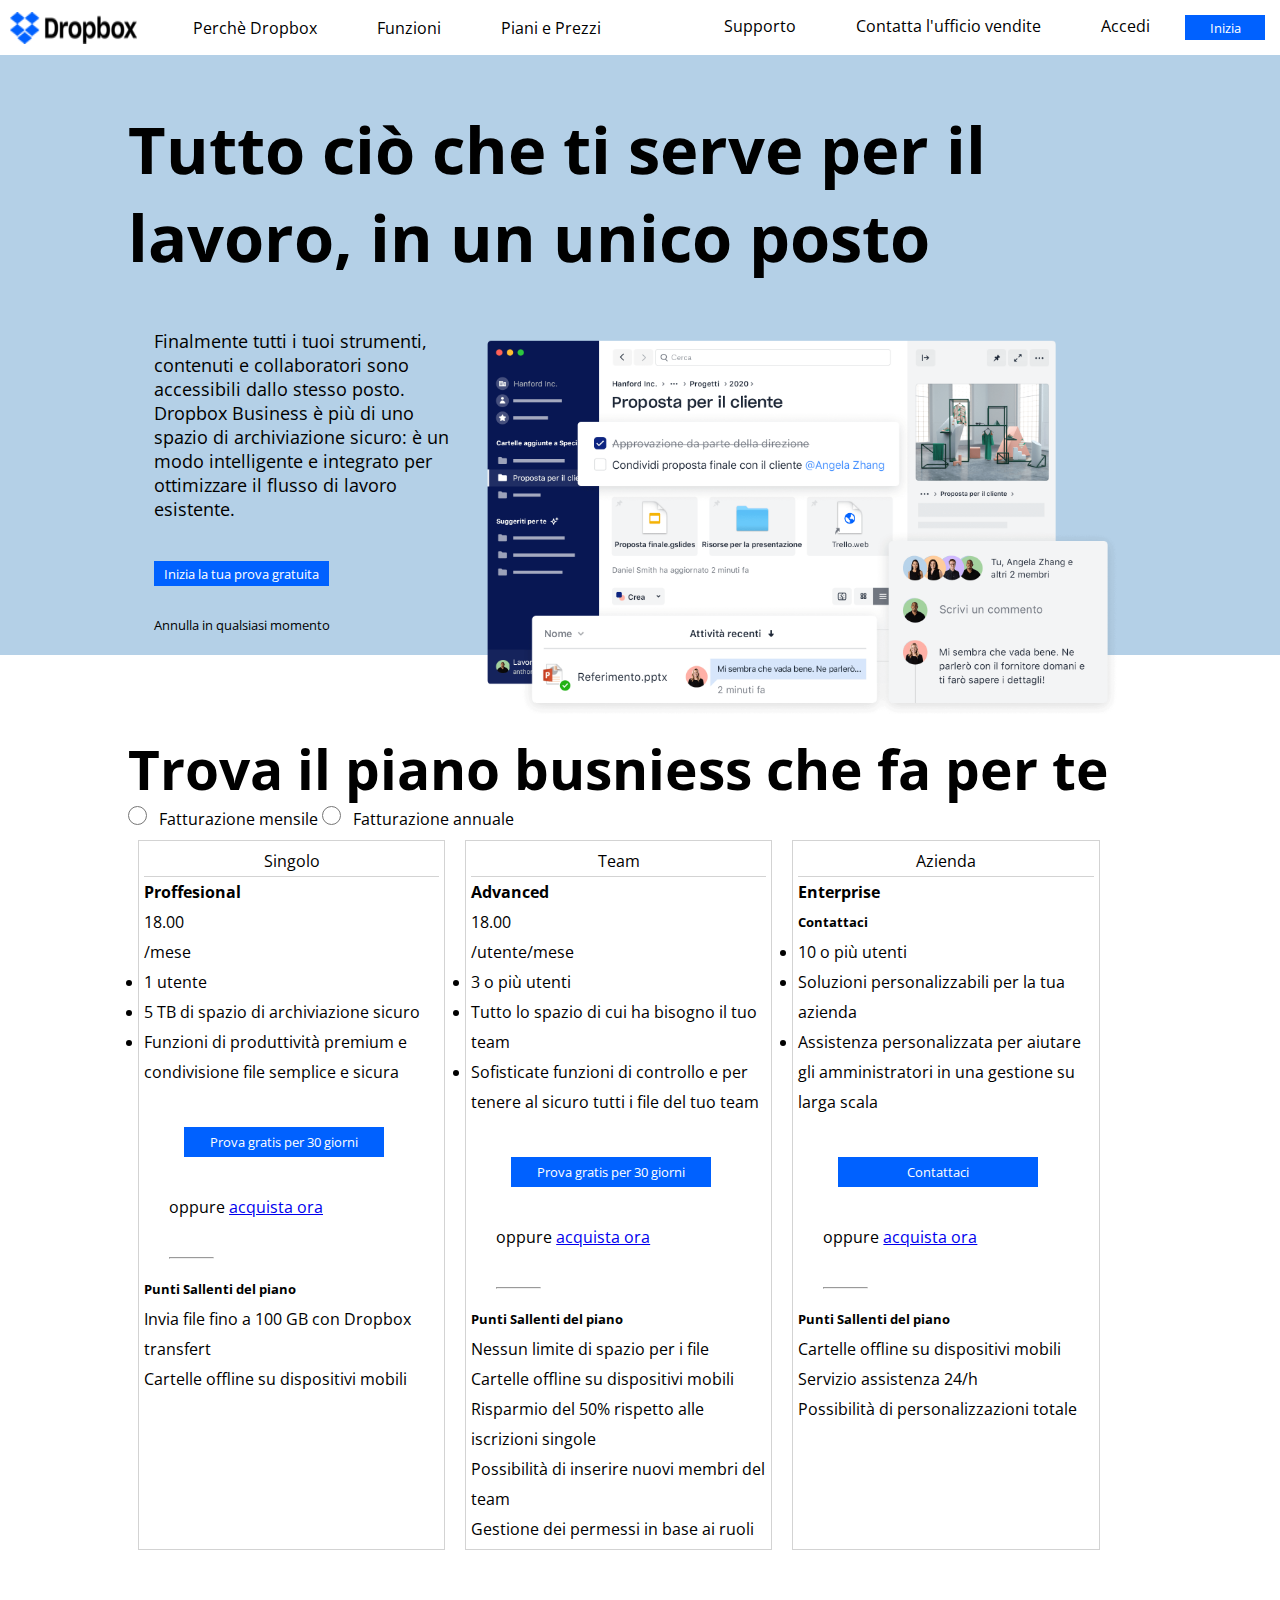
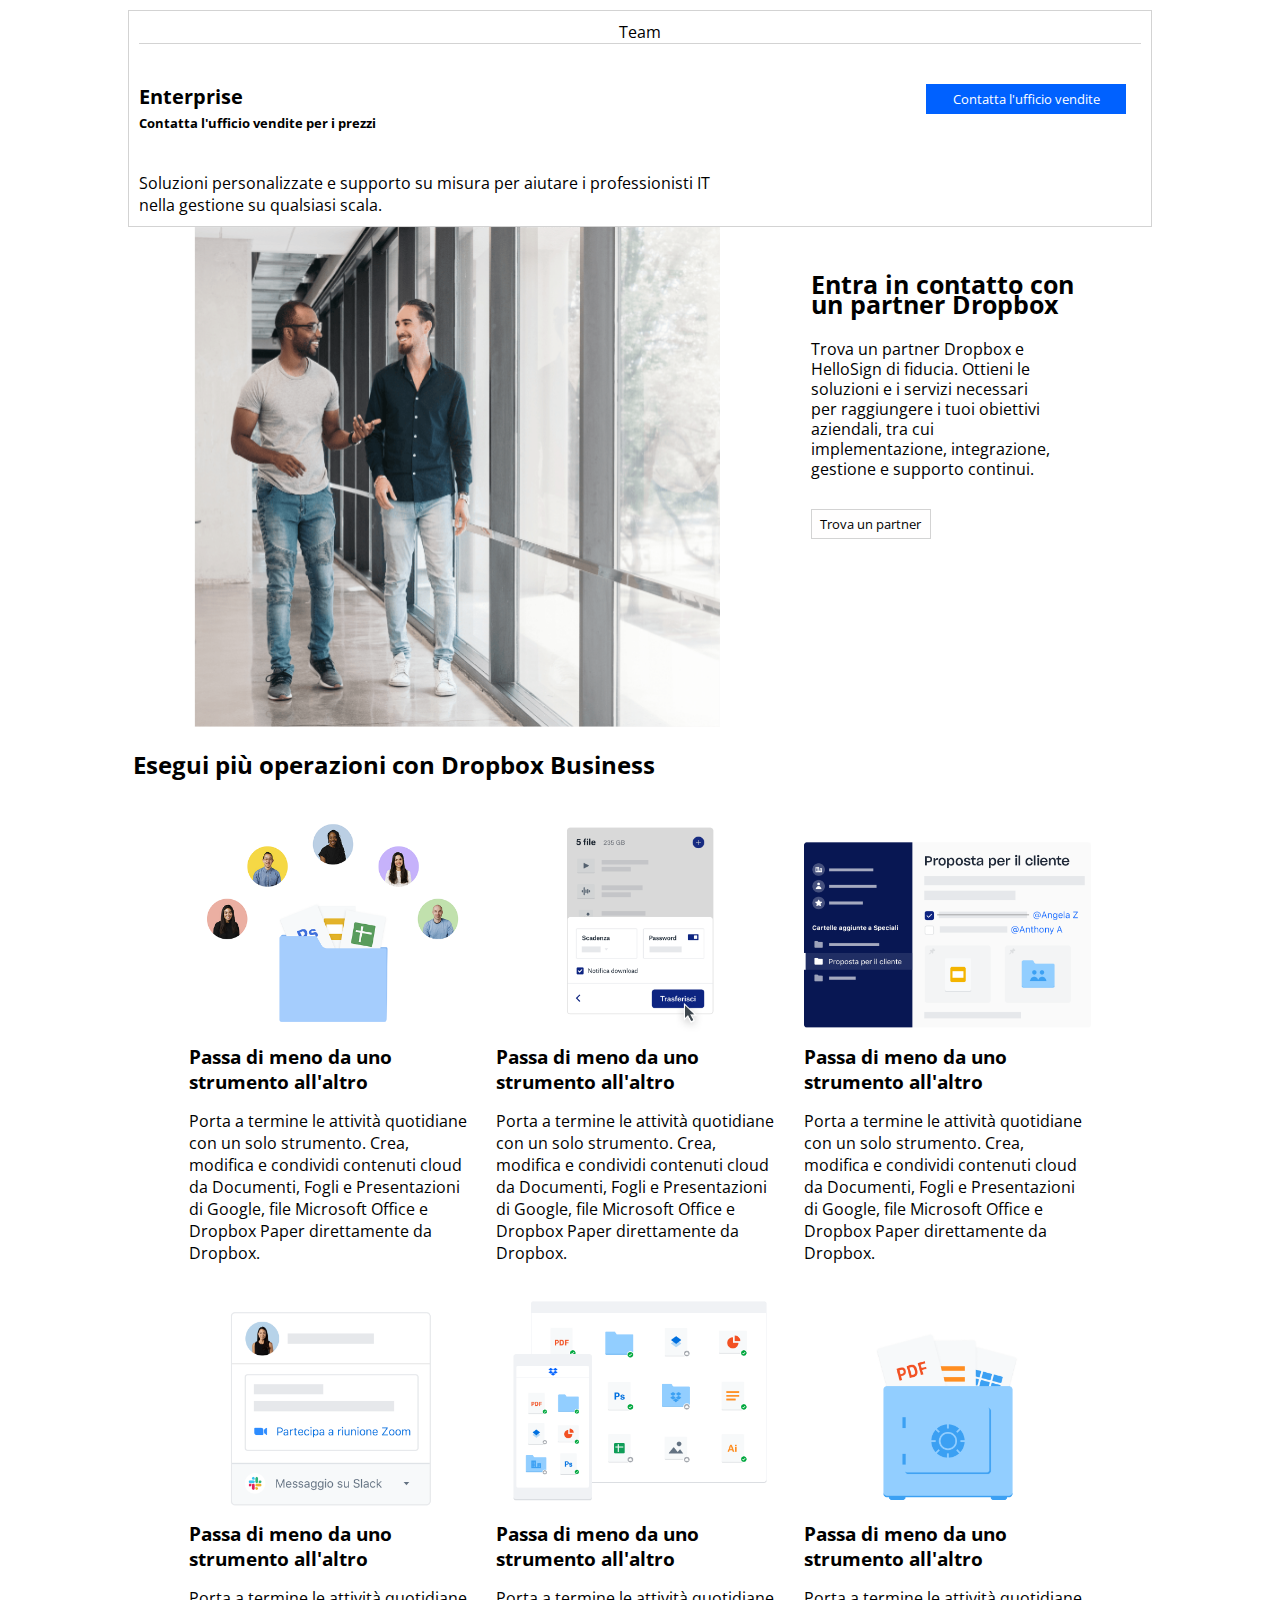
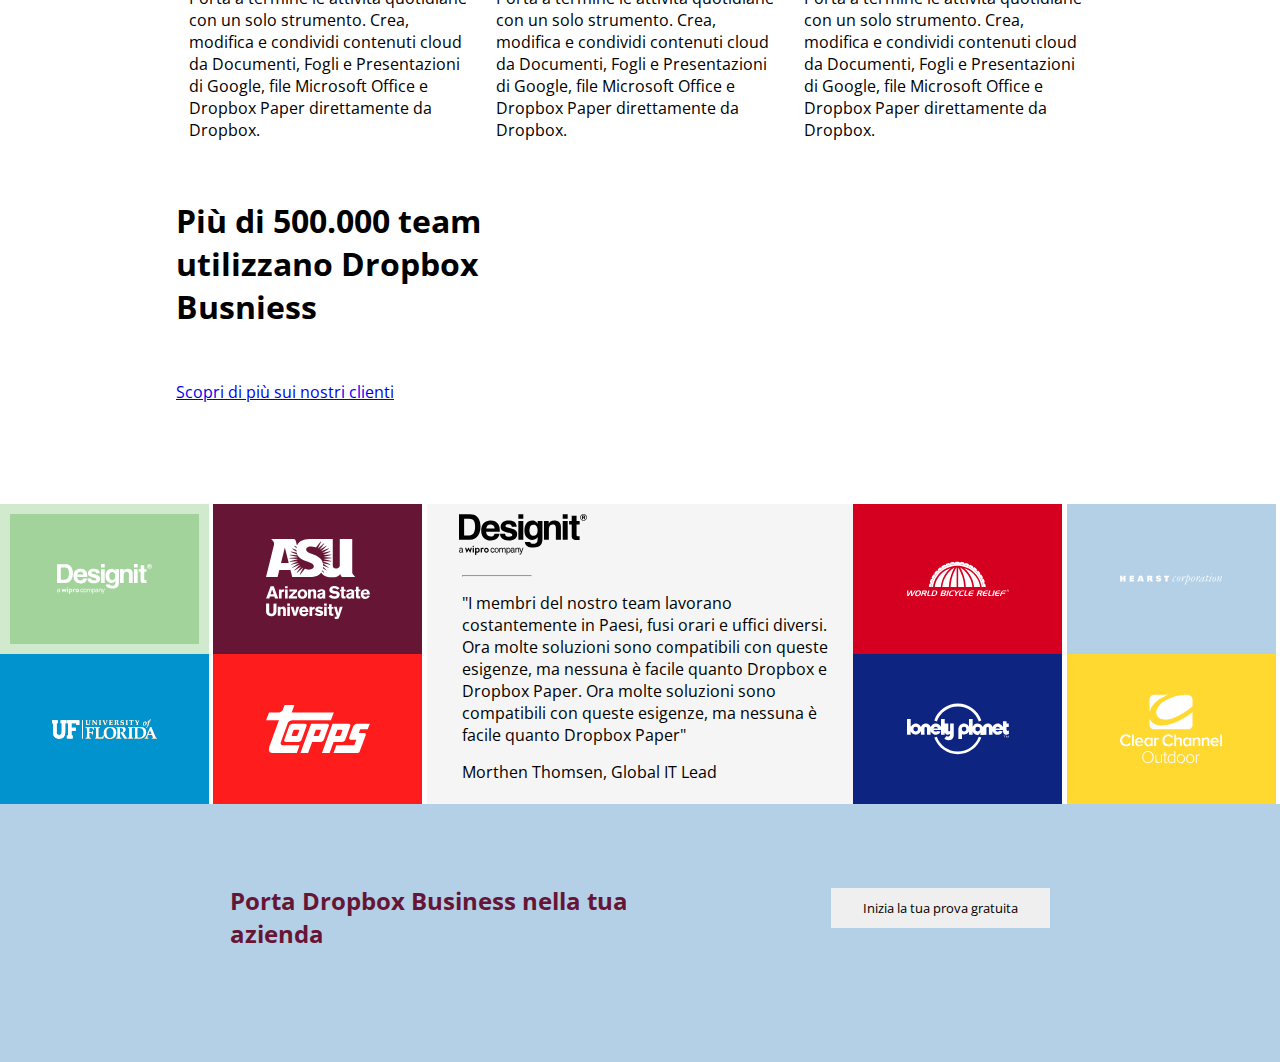
==== commit 6d82a81c: "add section of members , link section and trial section" ====
--- a/index.html
+++ b/index.html
@@ -129,9 +129,10 @@
                         <button class="custom_button_main">Prova gratis per 30 giorni</button>
 
 
-                        <div>
+                        <div class="link">
                             oppure <a href="#">acquista ora</a>
                         </div>
+                        <hr>
                         <div class="footer_card">
                             <h5>Punti Sallenti del piano</h5>
                             <div> <i class="fa-solid fa-check"></i>Invia file fino a 100 GB con Dropbox transfert</div>
@@ -162,9 +163,10 @@
                         <button class="custom_button_main">Prova gratis per 30 giorni</button>
 
 
-                        <div>
+                        <div class="link">
                             oppure <a href="#">acquista ora</a>
                         </div>
+                        <hr>
                         <div class="footer_card">
                             <h5>Punti Sallenti del piano</h5>
                             <div> <i class="fa-solid fa-check"></i>Nessun limite di spazio per i file</div>
@@ -200,9 +202,10 @@
                         <button class="custom_button_main">Contattaci</button>
 
 
-                        <div>
+                        <div class="link">
                             oppure <a href="#">acquista ora</a>
                         </div>
+                        <hr>
                         <div class="footer_card">
                             <h5>Punti Sallenti del piano</h5>
 
@@ -338,6 +341,89 @@
                 <a href="#"> Scopri di più sui nostri clienti</a>
             </div>
         </section>
+        <!-- add logo members -->
+        <div class=" logo_members">
+            <!-- left logos -->
+            <div class="square left_logos">
+
+                <div class="design_logos photo3">
+                    <img src="./assets/img/university_of_florida.svg" alt="">
+
+                </div>
+
+                <div class="design_logos photo1">
+                    <img src="./assets/img/designit.svg" alt="">
+                </div>
+
+                <div class="design_logos photo4">
+                    <img src="./assets/img/topps.svg" alt="">
+
+                </div>
+                <div class="design_logos photo2">
+                    <img src="./assets/img/arizona_state_university.svg" alt="">
+                </div>
+
+            </div>
+            <!-- end of left logos -->
+
+            <!-- start center logo -->
+            <div class="center_logos">
+
+                <img src="./assets/img/designit.svg" alt="">
+                <hr>
+                <p>
+                    "I membri del nostro team lavorano costantemente in Paesi, fusi orari e uffici diversi. Ora molte
+                    soluzioni sono compatibili con queste esigenze, ma nessuna è facile quanto Dropbox e Dropbox Paper.
+                    Ora molte soluzioni sono compatibili con queste esigenze, ma nessuna è facile quanto Dropbox Paper"
+                </p>
+                <span>Morthen Thomsen, Global IT Lead</span>
+
+            </div>
+            <!-- end center logo -->
+
+
+            <!-- start right logo  -->
+            <div class="square right_logos">
+
+                <div class="design_logos photo5">
+                    <img src="./assets/img/lonely_planet.svg" alt="">
+
+                </div>
+
+                <div class="design_logos photo6">
+                    <img src="./assets/img/world_bicycle_relief.svg" alt="">
+                </div>
+                <div class="design_logos photo7">
+                    <img src="./assets/img/clear_channel.svg" alt="">
+
+                </div>
+
+                <div class="design_logos photo8">
+                    <img src="./assets/img/hearst_corp.svg" alt="">
+
+
+                </div>
+            </div>
+        </div>
+        <!-- end of right logo -->
+        </div>
+        <!-- end of logo clients -->
+
+        <!-- section of  free trial -->
+        <section class="free_trial">
+            <div class="container-base container_free_trial ">
+                <div class="col_free_trial">
+                    <h2>
+                        Porta Dropbox Business
+                        nella tua azienda
+                    </h2>
+                </div>
+                <div class="button_free_trial">
+                    <button>Inizia la tua prova gratuita</button>
+                </div>
+            </div>
+        </section>
+        <!-- end of free trial section -->
     </main>
     <footer></footer>
 </body>
--- a/assets/style.css
+++ b/assets/style.css
@@ -7,12 +7,21 @@
 
 /* Utility */
 :root {
+    --drobbox-logos-center: rgba(245, 245, 245, 1);
+    --drobbox-yellow-photo: rgba(255, 216, 48, 1);
+    --dropbox--red_dark-photo: rgba(213, 0, 31, 1);
+    --dropbox--blue_dark-photo: rgba(13, 36, 129, 1);
+    --dropbox--red-photo: rgba(255, 28, 28, 1);
     --dropbox--secondary: rgba(0, 97, 255, 1);
     --dropbox--primary: rgba(180, 208, 231, 1);
     --dropbox--light: rgba(255, 255, 255, 1);
     --dropbox--dark: rgba(0, 0, 0, 1);
-
-}
+    --dropbox--green--border: rgba(209, 233, 205, 1);
+    --dropbox--green--photo: rgba(162, 211, 155, 1);
+    --dropbox--title: rgba(103, 21, 52, 1);
+    --dropbox--blue-photo: rgba(0, 147, 206, 1);
+}
+
 
 /* style of header */
 header {
@@ -226,10 +235,6 @@
 
 }
 
-.footer_card {
-    border-top: groove;
-}
-
 /* style of las section of cards */
 
 
@@ -237,6 +242,15 @@
     border-bottom: 1px groove lightgrey;
     text-align: center;
 
+}
+
+.col-4 hr {
+    width: 45px;
+    margin: 35px 15px 15px 25px;
+}
+
+.link {
+    margin: 35px 15px 15px 25px;
 }
 
 .title_team {
@@ -336,11 +350,152 @@
 }
 
 /* end of operations busniess */
+
+/* style of link clients */
+
 .container_link_clients {
     padding: 3rem;
 
 }
 
+.container_link_clients h1 {
+    width: 45%;
+}
+
 .container_link_clients a {
     line-height: 8rem;
+}
+
+
+/* end of link clients */
+
+
+/* start logo members */
+.logo_members {
+    display: flex;
+    justify-content: center;
+    height: 300px;
+}
+
+.left_logos img {
+    max-width: 50%;
+
+
+}
+
+.center_logos {
+    width: 50%;
+    background-color: var(--drobbox-logos-center);
+}
+
+
+.center_logos img {
+    max-width: 30%;
+    margin-left: 2rem;
+    margin-top: 10px;
+
+}
+
+hr {
+    width: 70px;
+    margin: 15px 15px 15px 35px;
+}
+
+.center_logos p,
+.center_logos span {
+    margin: 15px 15px 15px 35px;
+}
+
+
+.right_logos img {
+    max-width: 49%;
+}
+
+.square {
+    aspect-ratio: 1;
+    width: 50%;
+    display: flex;
+    flex-direction: column-reverse;
+    flex-wrap: wrap;
+}
+
+
+
+.design_logos {
+    height: 150px;
+    max-width: 49%;
+    display: flex;
+    justify-content: center;
+
+}
+
+.design_logos img {
+    filter: invert(1);
+}
+
+/* design of logo svg */
+.photo1 {
+    border: 10px solid var(--dropbox--green--border);
+    background-color: var(--dropbox--green--photo);
+}
+
+.photo2 {
+    background-color: var(--dropbox--title);
+}
+
+.photo3 {
+    background-color: var(--dropbox--blue-photo);
+    flex-direction: column;
+    align-items: center;
+}
+
+.photo4 {
+    background-color: var(--dropbox--red-photo);
+}
+
+.photo5 {
+    background-color: var(--dropbox--blue_dark-photo);
+}
+
+.photo6 {
+    background-color: var(--dropbox--red_dark-photo);
+}
+
+.photo7 {
+    background-color: var(--drobbox-yellow-photo);
+}
+
+.photo8 {
+    background-color: var(--dropbox--primary);
+}
+
+/* end photo logo svg design */
+.free_trial {
+    background-color: var(--dropbox--primary);
+}
+
+
+.container_free_trial {
+    display: flex;
+    justify-content: center;
+    padding-top: 1rem;
+}
+
+
+
+.button_free_trial button {
+    margin-top: 4.2rem;
+    padding: 0.7rem 2rem;
+    color: var(--drop-secondary);
+    border: none;
+}
+
+.col_free_trial {
+    width: 40%;
+    margin-right: 12rem;
+}
+
+.col_free_trial h2 {
+    color: var(--dropbox--title);
+    padding: 4rem 0 7rem;
 }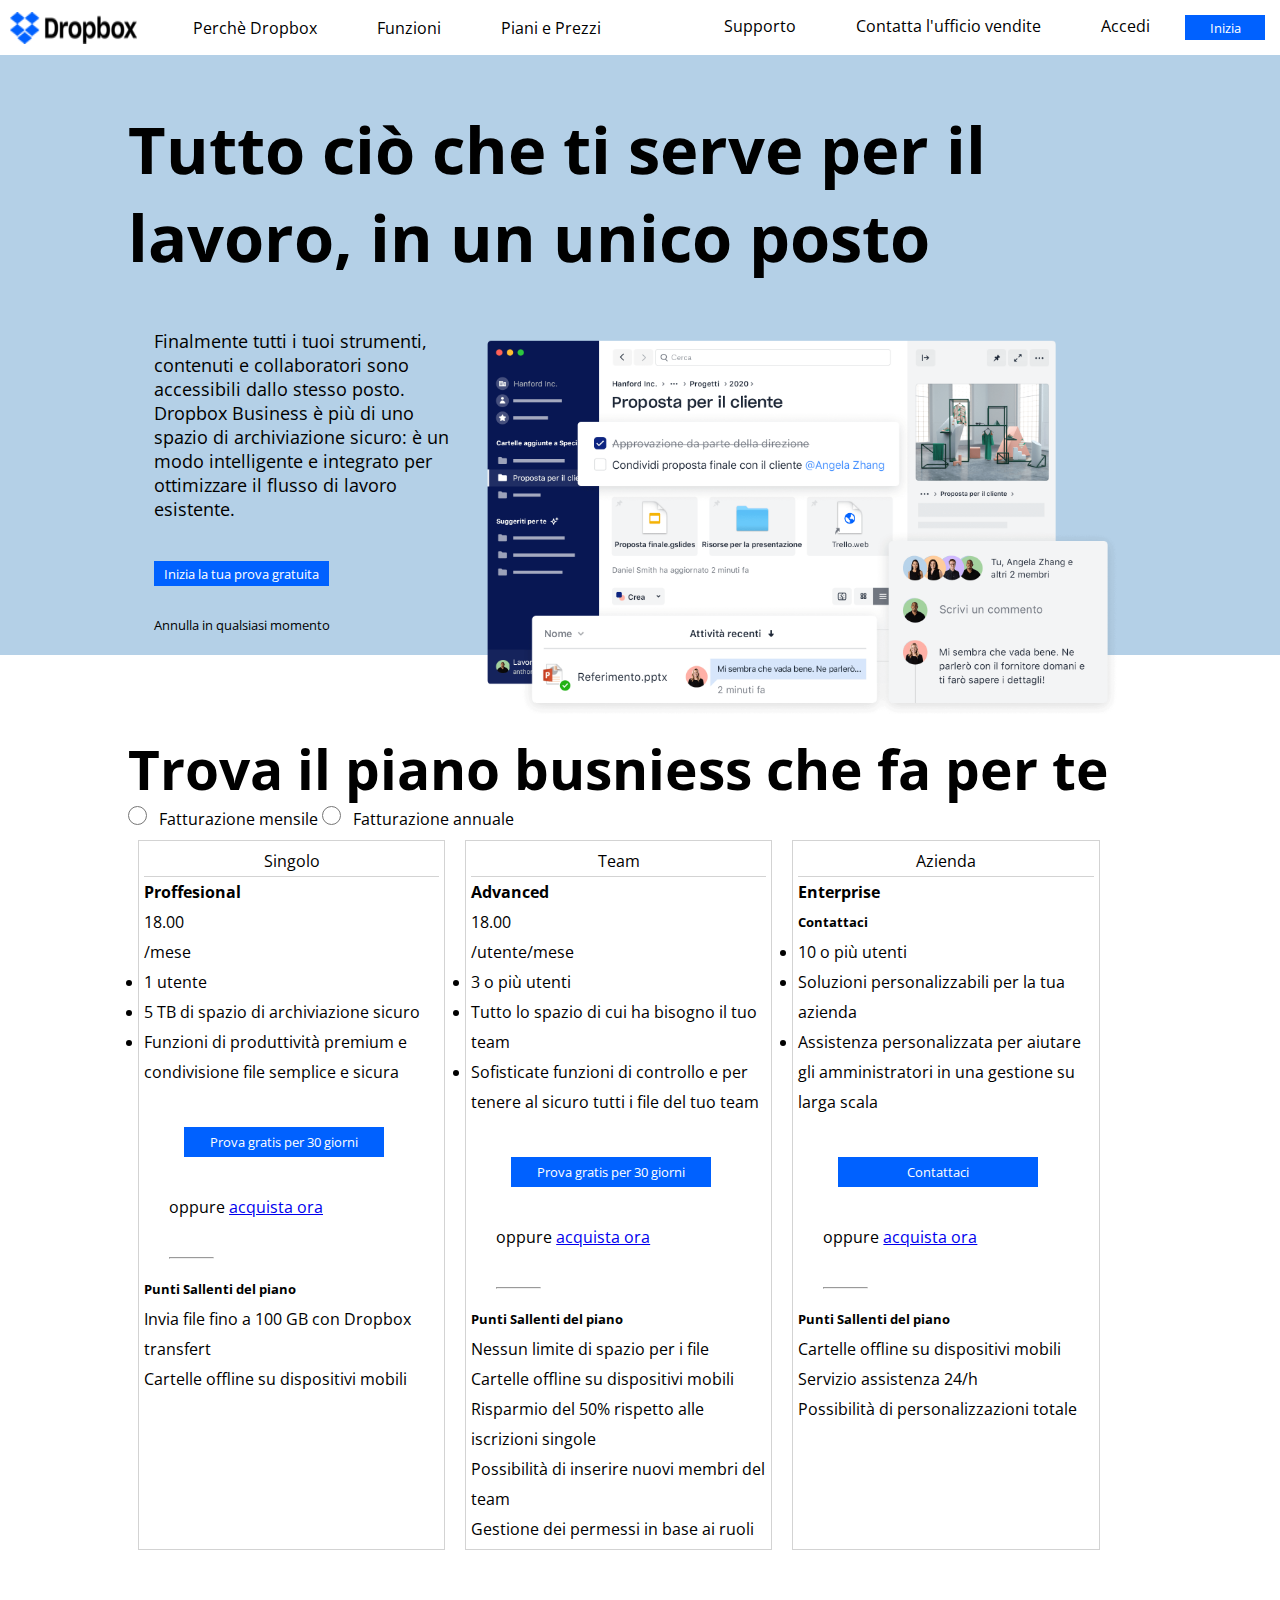
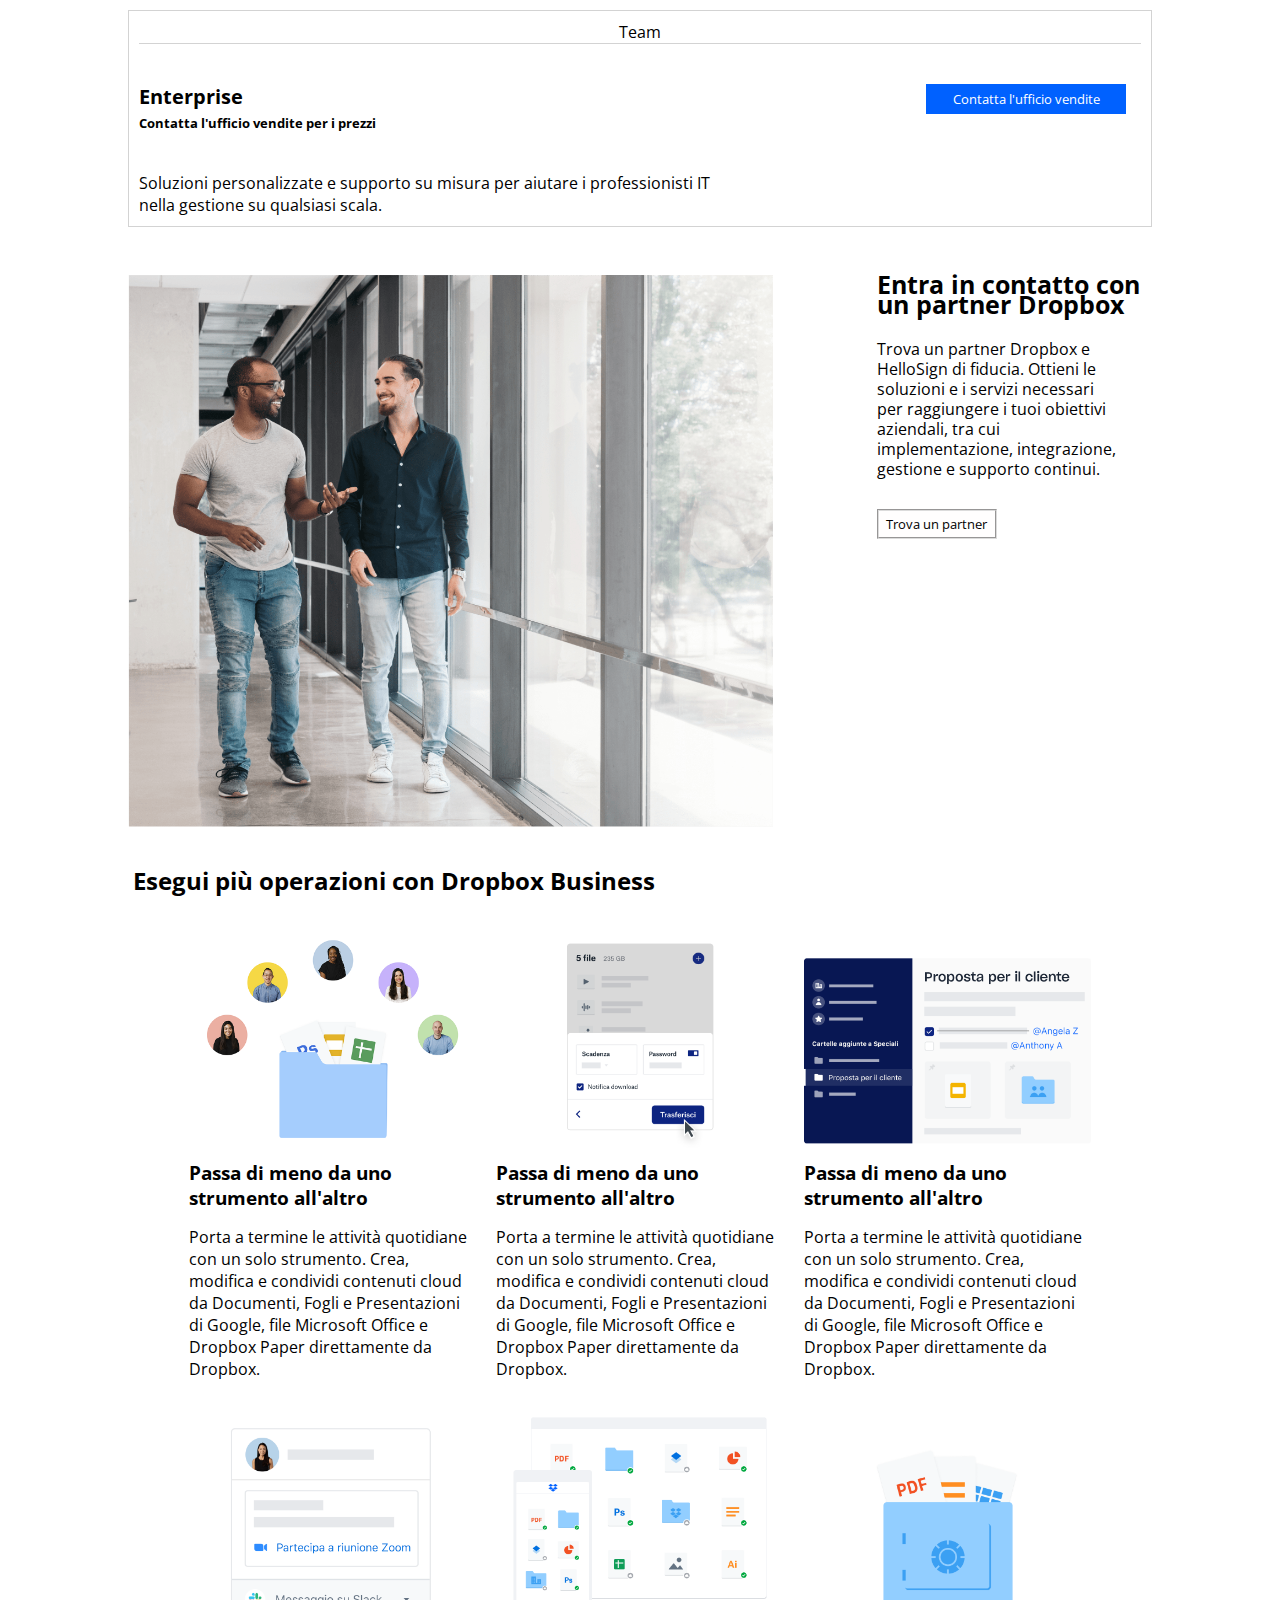
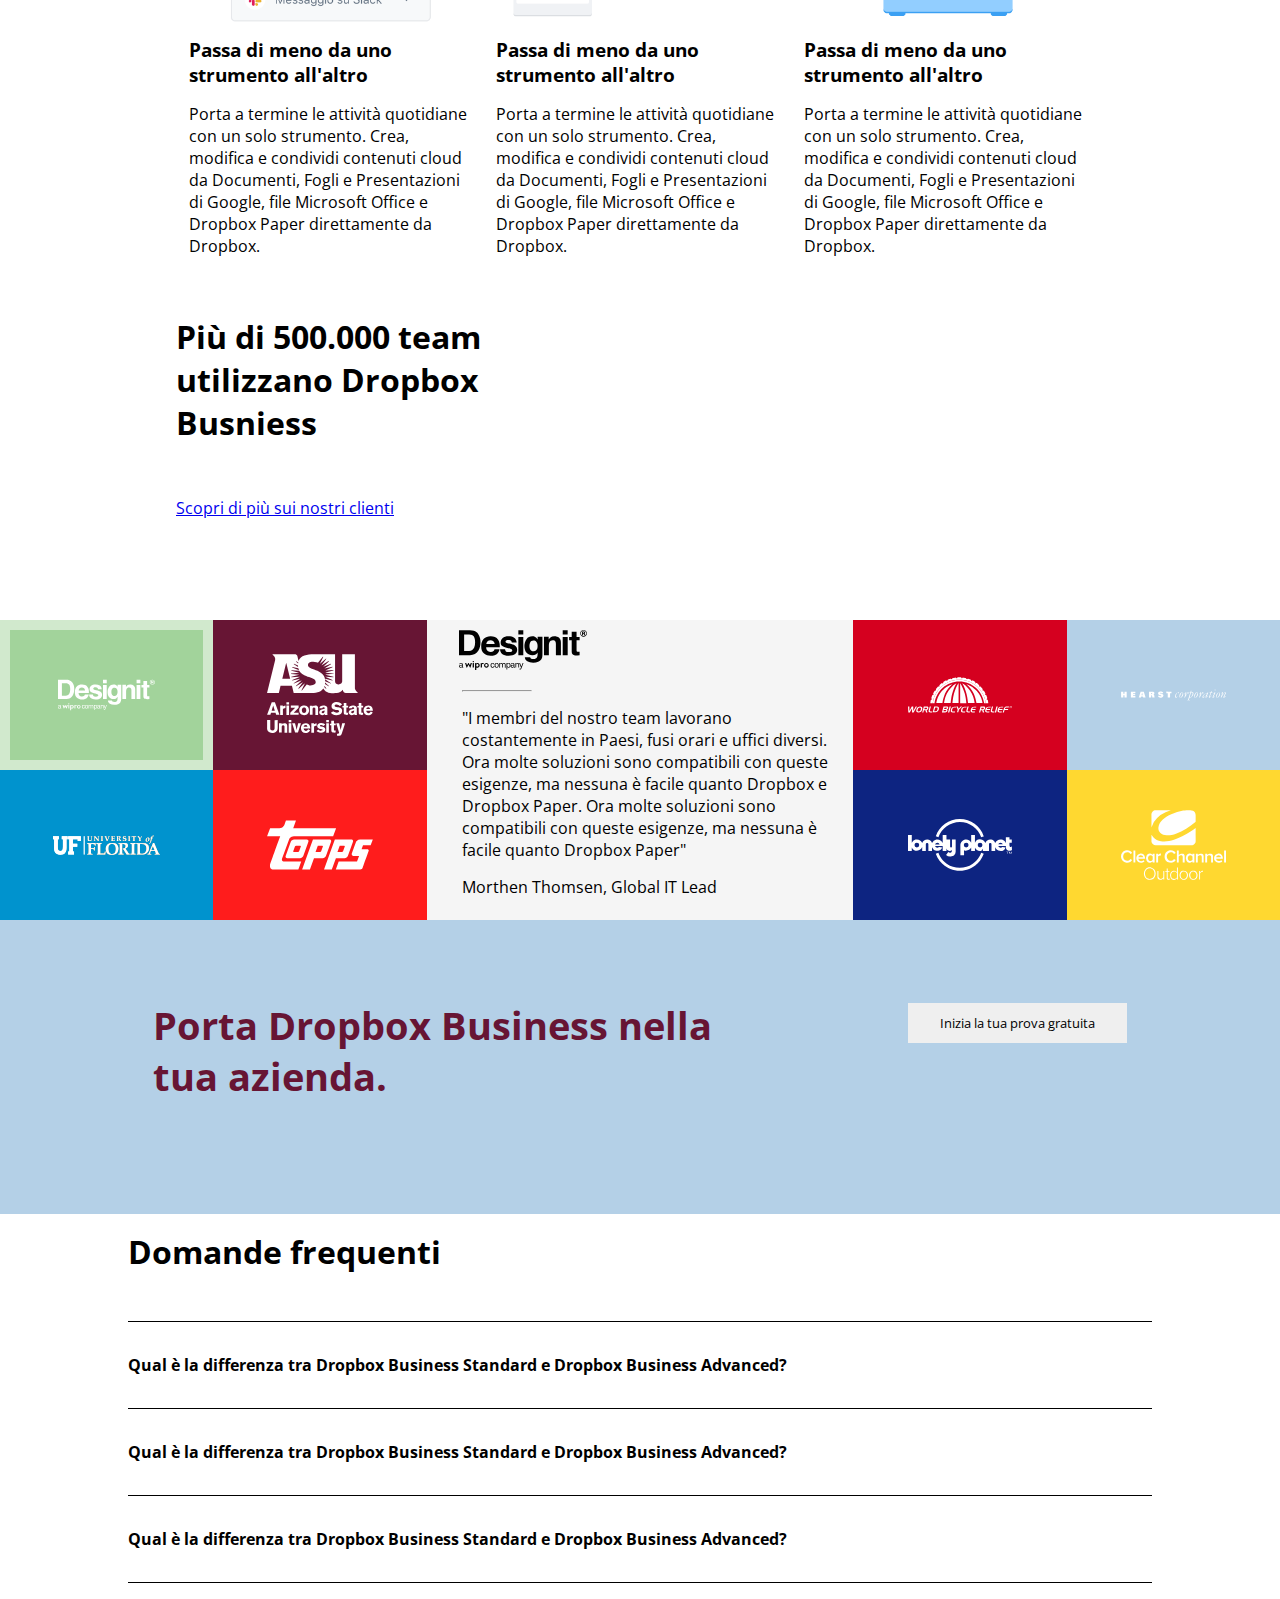
==== commit b9767d95: "add section faq in the main" ====
--- a/index.html
+++ b/index.html
@@ -44,7 +44,7 @@
                 <li> <a href="#" target="_blank" class="link"> Supporto </a></li>
                 <li> <a href="#" target="_blank" class="link">Contatta l'ufficio vendite</a> </li>
                 <li> <a href="#" target="_blank" class="link">Accedi</a></li>
-                <button class="custom_button_header">Inizia</button>
+                <button class="custom_button_header"> <a href="#">Inizia</a></button>
             </ul>
 
 
@@ -70,9 +70,10 @@
                                 intelligente e integrato per ottimizzare il flusso di lavoro esistente.
                             </p>
 
-                            <button class="custom_button1_jumbo">Inizia la tua prova gratuita</button>
+                            <button class="custom_button1_jumbo"><a href="#">Inizia la tua prova gratuita</a></button>
                             <div>
-                                <button class="custom_button2_jumbo">Annulla in qualsiasi momento</button>
+                                <button class="custom_button2_jumbo"> <a href="#">Annulla in qualsiasi
+                                        momento</a></button>
                             </div>
 
                             <div class="design_arrow">
@@ -126,7 +127,7 @@
                                 e condivisione file semplice e sicura</li>
                         </ul>
 
-                        <button class="custom_button_main">Prova gratis per 30 giorni</button>
+                        <button class="custom_button_main"><a href="#">Prova gratis per 30 giorni</a></button>
 
 
                         <div class="link">
@@ -160,7 +161,7 @@
                             </li>
                         </ul>
 
-                        <button class="custom_button_main">Prova gratis per 30 giorni</button>
+                        <button class="custom_button_main"> <a href="#">Prova gratis per 30 giorni</a></button>
 
 
                         <div class="link">
@@ -199,8 +200,7 @@
                         </ul>
 
 
-                        <button class="custom_button_main">Contattaci</button>
-
+                        <button class="custom_button_main"><a href="#">Contattaci</a> </button>
 
                         <div class="link">
                             oppure <a href="#">acquista ora</a>
@@ -225,7 +225,7 @@
 
 
                             <button class="custom_team_button">
-                                Contatta l'ufficio vendite</button>
+                                <a href="#">Contatta l'ufficio vendite</a> </button>
                         </div>
 
                         <h5>
@@ -267,8 +267,7 @@
                         raggiungere i tuoi obiettivi aziendali, tra cui implementazione, integrazione, gestione e
                         supporto
                         continui.</p>
-                    <button>Trova un partner
-                    </button>
+                    <button> <a href="#">Trova un partner</a></button>
                 </div>
                 <!-- end of container text -->
             </div>
@@ -415,15 +414,50 @@
                 <div class="col_free_trial">
                     <h2>
                         Porta Dropbox Business
-                        nella tua azienda
+                        nella tua azienda.
                     </h2>
                 </div>
                 <div class="button_free_trial">
-                    <button>Inizia la tua prova gratuita</button>
+                    <button> <a href="#">Inizia la tua prova gratuita</a></button>
                 </div>
             </div>
         </section>
         <!-- end of free trial section -->
+        <!-- start faq questions -->
+        <section class="faq">
+            <div class="container-base">
+                <div class="container_faq">
+                    <h2>Domande frequenti</h2>
+                    <!--  start question 1 -->
+                    <div class="questions">
+                        <h4>
+                            Qual è la differenza tra Dropbox Business Standard e Dropbox Business Advanced?
+                        </h4>
+                        <i class="fa-solid fa-chevron-down"></i>
+                    </div>
+                    <!-- end question 1 -->
+
+
+                    <!-- start question 2 -->
+                    <div class="questions">
+                        <h4>
+                            Qual è la differenza tra Dropbox Business Standard e Dropbox Business Advanced?
+                        </h4>
+                        <i class="fa-solid fa-chevron-down"></i>
+                    </div>
+                    <!-- end question 2 -->
+                    <!--start  question 3 -->
+                    <div class="questions change_h4">
+                        <h4>
+                            Qual è la differenza tra Dropbox Business Standard e Dropbox Business Advanced?
+                        </h4>
+                        <i class="fa-solid fa-chevron-down"></i>
+                    </div>
+                    <!-- end question 3 -->
+                </div>
+            </div>
+        </section>
+
     </main>
     <footer></footer>
 </body>
--- a/assets/style.css
+++ b/assets/style.css
@@ -69,6 +69,11 @@
     height: 25px;
 }
 
+.custom_button_header a {
+    text-decoration: none;
+    color: var(--dropbox--light);
+}
+
 .container-base {
     width: 80%;
     margin: 0 auto;
@@ -129,16 +134,25 @@
 .custom_button1_jumbo {
     border: none;
     background-color: var(--dropbox--secondary);
-    color: white;
     height: 25px;
     width: 175px;
     margin-top: 40px;
+}
+
+.custom_button1_jumbo a {
+    text-decoration: none;
+    color: var(--dropbox--light);
 }
 
 .custom_button2_jumbo {
     border: none;
     margin-top: 30px;
     background-color: var(--dropbox--primary);
+}
+
+.custom_button2_jumbo a {
+    text-decoration: none;
+    color: var(--dropbox--dark);
 }
 
 .design_arrow {
@@ -273,6 +287,12 @@
     margin-right: 15px;
 }
 
+.custom_team_button a,
+.custom_button_main a {
+    text-decoration: none;
+    color: white;
+}
+
 
 .text_team {
     width: 60%;
@@ -291,8 +311,11 @@
 
 .container_partener img {
     max-width: 90%;
-    height: 500px;
-}
+    margin-top: 3rem;
+    margin-bottom: 1rem;
+
+}
+
 
 /* style of container text */
 .partener_text {
@@ -310,10 +333,15 @@
 
 .partener_text button {
     margin-top: 30px;
-    border: 1px groove lightgrey;
+    border: 2px groove rgba(211, 211, 211, 0.81);
     background-color: #fffefe;
     height: 30px;
     width: 120px;
+}
+
+.partener_text a {
+    text-decoration: none;
+    color: var(--dropbox--dark);
 }
 
 /* style of  section busniess_operations  */
@@ -423,7 +451,7 @@
 
 .design_logos {
     height: 150px;
-    max-width: 49%;
+    max-width: 50%;
     display: flex;
     justify-content: center;
 
@@ -490,12 +518,50 @@
     border: none;
 }
 
+.button_free_trial a {
+    text-decoration: none;
+    color: var(--drop-secondary);
+}
+
 .col_free_trial {
-    width: 40%;
+    width: 55%;
     margin-right: 12rem;
+    font-size: 25px;
 }
 
 .col_free_trial h2 {
     color: var(--dropbox--title);
     padding: 4rem 0 7rem;
+}
+
+
+/* style of faq container  */
+
+.container_faq h2 {
+    padding-bottom: 3rem;
+    padding-top: 1rem;
+    font-size: 2rem;
+}
+
+.container_faq i {
+    margin-right: 2rem;
+}
+
+.container_faq {
+    padding-bottom: 1rem;
+}
+
+/* style of container questions */
+.questions {
+    font-size: 1rem;
+    justify-content: space-between;
+    align-items: center;
+    padding: 2rem 0;
+    border-top: 1px groove var(--dropbox--dark);
+    display: flex;
+}
+
+
+.change_h4 {
+    border-bottom: 1px groove var(--dropbox--dark);
 }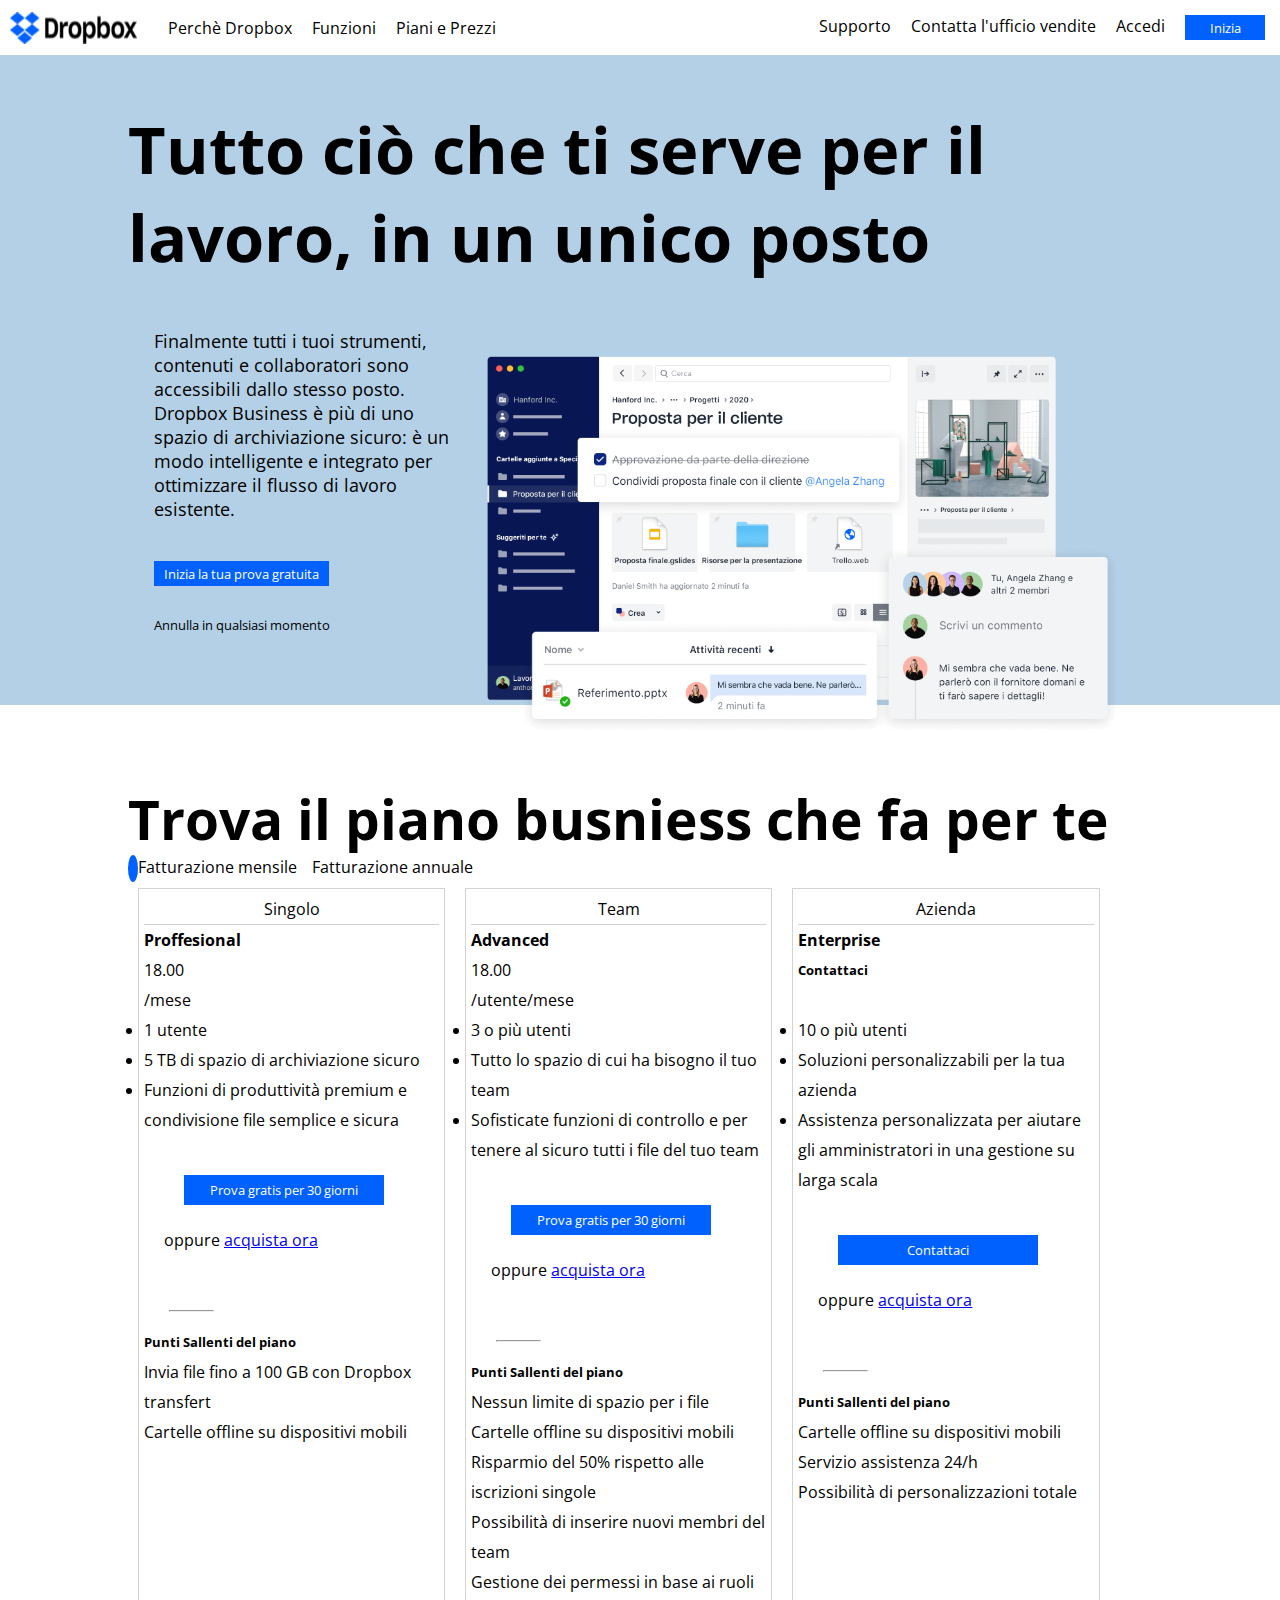
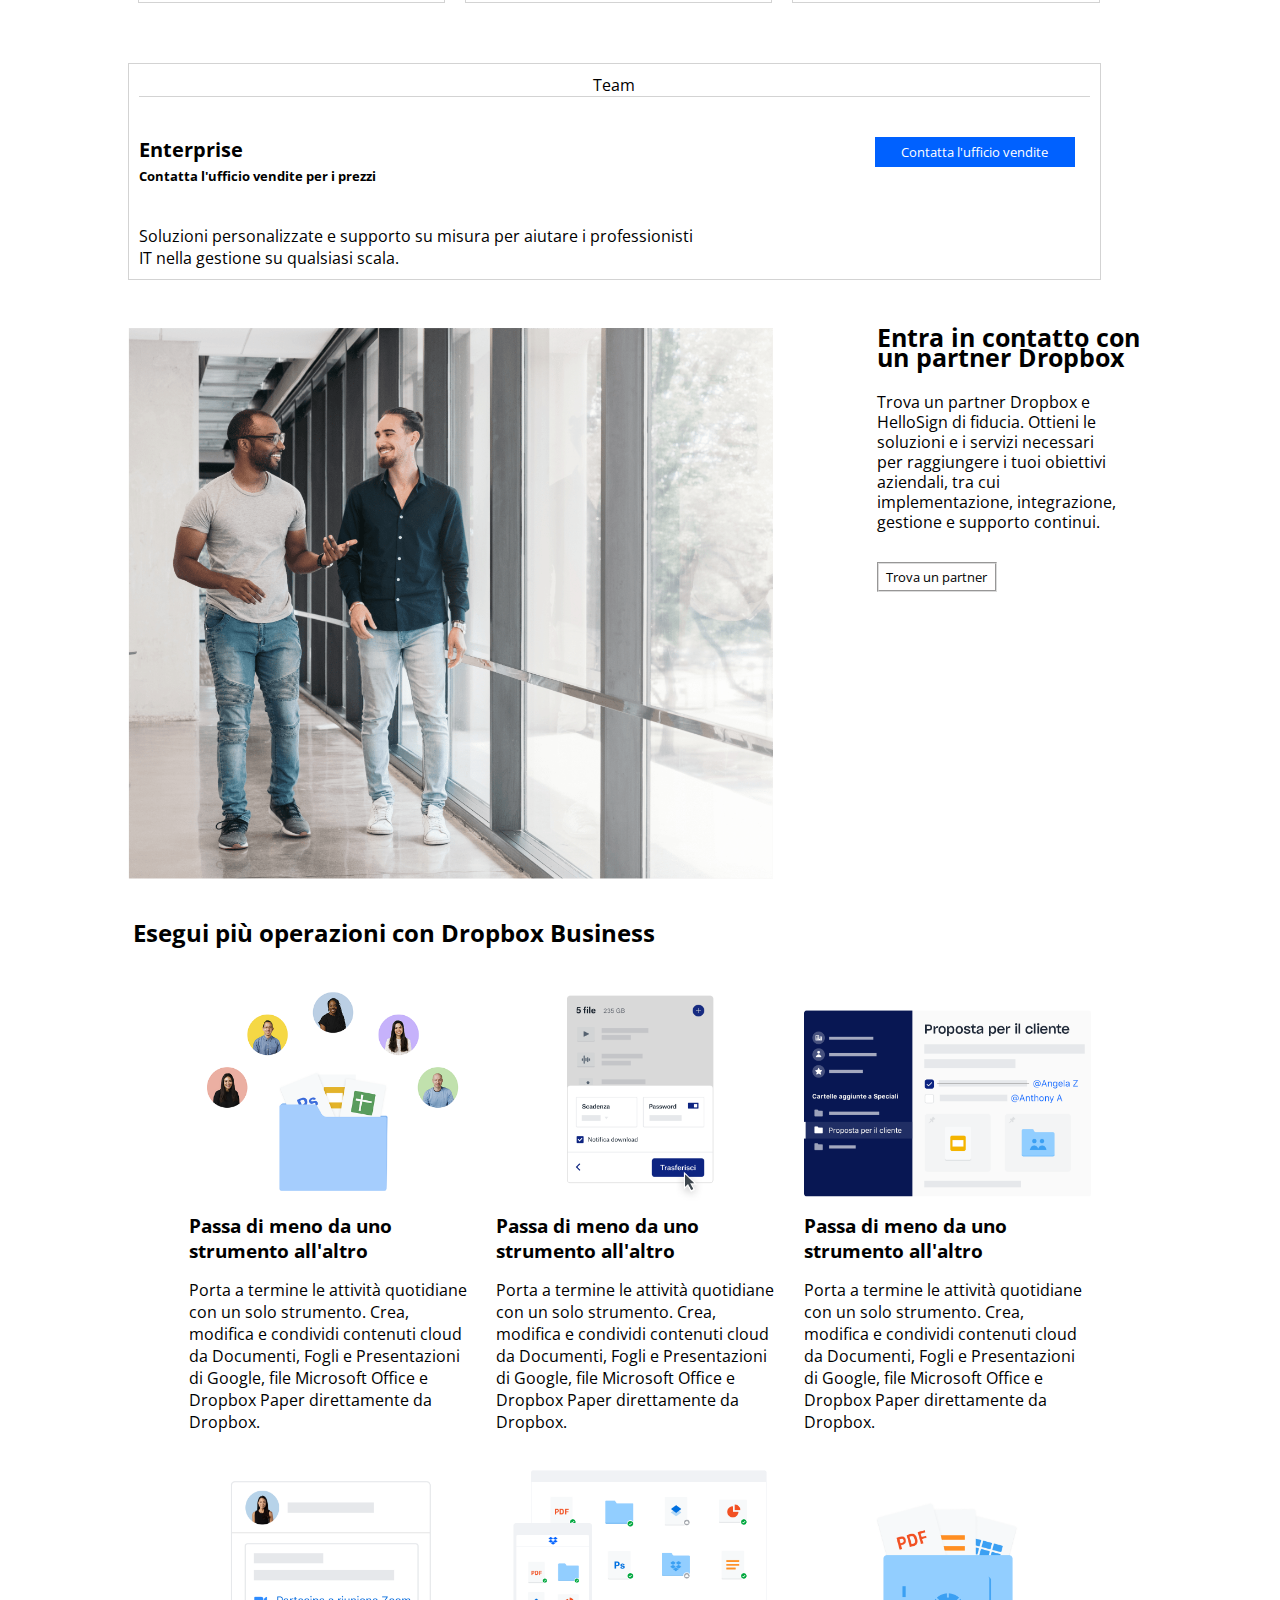
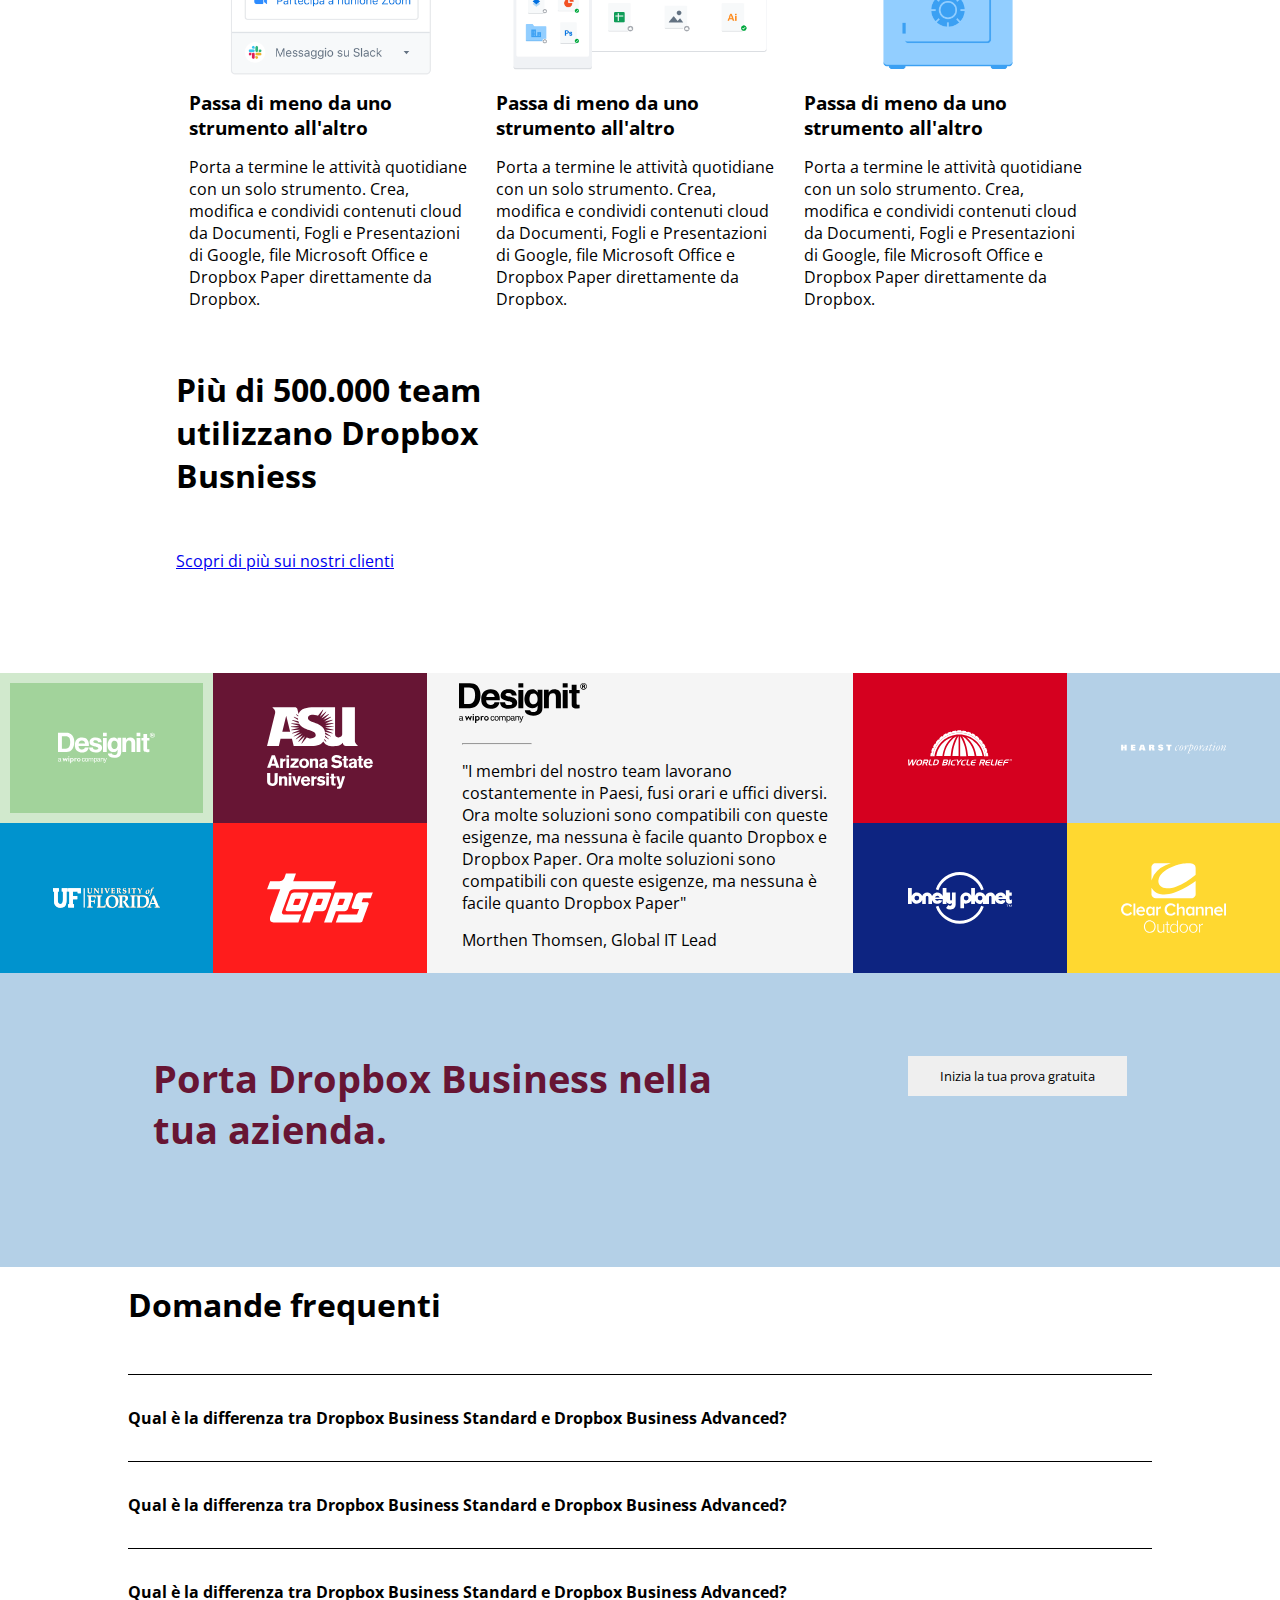
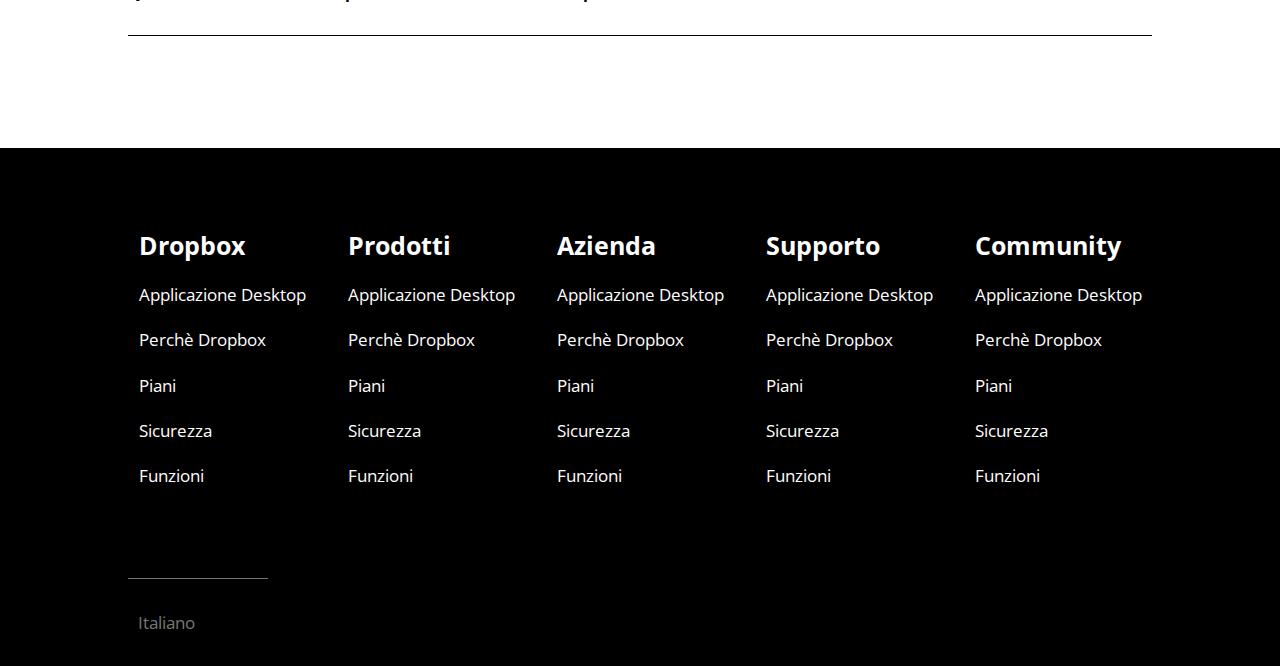
==== commit 67fd9502: "add footer and the latest changes" ====
--- a/index.html
+++ b/index.html
@@ -99,15 +99,26 @@
 
                 <h2>Trova il piano busniess che fa per te</h2>
 
-                <form>
+                <!--  <form class="custom-radio">
                     <input type="radio" id="" name="fatturazione mensile" value="fatturazione mensile">
                       <label for="fatturazione mensile">Fatturazione mensile</label>
 
                     <input type="radio" id="" name="fatturazione annuale" value="fatturazione annuale">
                       <label for="fatturazione annuale">Fatturazione annuale</label>
 
-                </form>
-
+                </form>  -->
+
+                <div class="contenitore_circle">
+
+                    <div class="circle_blue">
+                        <i class="fa-regular fa-circle"></i>
+                        Fatturazione mensile
+                    </div>
+                    <div>
+                        <i class="fa-regular fa-circle"></i>
+                        Fatturazione annuale
+                    </div>
+                </div>
                 <div class="row">
 
                     <div class="col-4">
@@ -130,7 +141,7 @@
                         <button class="custom_button_main"><a href="#">Prova gratis per 30 giorni</a></button>
 
 
-                        <div class="link">
+                        <div class="link_cards">
                             oppure <a href="#">acquista ora</a>
                         </div>
                         <hr>
@@ -164,7 +175,7 @@
                         <button class="custom_button_main"> <a href="#">Prova gratis per 30 giorni</a></button>
 
 
-                        <div class="link">
+                        <div class="link_cards">
                             oppure <a href="#">acquista ora</a>
                         </div>
                         <hr>
@@ -191,6 +202,7 @@
                         <h4>Enterprise</h4>
 
                         <h5>Contattaci</h5>
+                        <br>
                         <ul class="fa-ul">
                             <li><span class="fa-li"><i class="fa-solid fa-user "></i></span>10 o più utenti</li>
                             <li><span class="fa-li"><i class="fa-solid fa-briefcase "></i></span> Soluzioni
@@ -202,7 +214,7 @@
 
                         <button class="custom_button_main"><a href="#">Contattaci</a> </button>
 
-                        <div class="link">
+                        <div class="link_cards">
                             oppure <a href="#">acquista ora</a>
                         </div>
                         <hr>
@@ -457,9 +469,212 @@
                 </div>
             </div>
         </section>
-
+        <!-- end of section faq -->
     </main>
-    <footer></footer>
+
+    <!-- end main -->
+
+    <!-- start footer -->
+    <footer>
+
+        <footer class="site_footer">
+            <div class="container-base">
+                <!-- footer top -->
+                <div class="footer_top">
+                    <!-- info1 -->
+                    <div class="col_footer">
+                        <h4>Dropbox</h4>
+                        <ul>
+                            <li>
+                                <a href="#" target="_blank" class="link">
+                                    Applicazione Desktop
+                                </a>
+                            </li>
+
+                            <li>
+                                <a href="#" target="_blank" class="link">
+                                    Perchè Dropbox
+                                </a>
+                            </li>
+
+                            <li>
+                                <a href="#" target="_blank" class="link">
+                                    Piani
+                                </a>
+                            </li>
+
+                            <li>
+                                <a href="#" target="_blank" class="link">
+                                    Sicurezza
+                                </a>
+                            </li>
+
+                            <li>
+                                <a href="#" target="_blank" class="link">
+                                    Funzioni
+                                </a>
+                            </li>
+                        </ul>
+                    </div>
+
+                    <!-- info2 -->
+                    <div class="col_footer">
+                        <h4>Prodotti</h4>
+                        <ul>
+                            <li>
+                                <a href="#" target="_blank" class="link">
+                                    Applicazione Desktop
+                                </a>
+                            </li>
+
+                            <li>
+                                <a href="#" target="_blank" class="link">
+                                    Perchè Dropbox
+                                </a>
+                            </li>
+
+                            <li>
+                                <a href="#" target="_blank" class="link">
+                                    Piani
+                                </a>
+                            </li>
+
+                            <li>
+                                <a href="#" target="_blank" class="link">
+                                    Sicurezza
+                                </a>
+                            </li>
+
+                            <li>
+                                <a href="#" target="_blank" class="link">
+                                    Funzioni
+                                </a>
+                            </li>
+                        </ul>
+                    </div>
+
+                    <!-- info3 -->
+                    <div class="col_footer">
+                        <h4>Azienda</h4>
+                        <ul>
+                            <li>
+                                <a href="#" target="_blank" class="link">
+                                    Applicazione Desktop
+                                </a>
+                            </li>
+
+                            <li>
+                                <a href="#" target="_blank" class="link">
+                                    Perchè Dropbox
+                                </a>
+                            </li>
+
+                            <li>
+                                <a href="#" target="_blank" class="link">
+                                    Piani
+                                </a>
+                            </li>
+
+                            <li>
+                                <a href="#" target="_blank" class="link">
+                                    Sicurezza
+                                </a>
+                            </li>
+
+                            <li>
+                                <a href="#" target="_blank" class="link">
+                                    Funzioni
+                                </a>
+                            </li>
+                        </ul>
+                    </div>
+
+                    <!-- Info4 -->
+                    <div class="col_footer">
+                        <h4>Supporto</h4>
+                        <ul>
+                            <li>
+                                <a href="#" target="_blank" class="link">
+                                    Applicazione Desktop
+                                </a>
+                            </li>
+
+                            <li>
+                                <a href="#" target="_blank" class="link">
+                                    Perchè Dropbox
+                                </a>
+                            </li>
+
+                            <li>
+                                <a href="#" target="_blank" class="link">
+                                    Piani
+                                </a>
+                            </li>
+
+                            <li>
+                                <a href="#" target="_blank" class="link">
+                                    Sicurezza
+                                </a>
+                            </li>
+
+                            <li>
+                                <a href="#" target="_blank" class="link">
+                                    Funzioni
+                                </a>
+                            </li>
+                        </ul>
+                    </div>
+
+                    <!-- Info5 -->
+                    <div class="col_footer">
+                        <h4>Community</h4>
+                        <ul>
+                            <li>
+                                <a href="#" target="_blank" class="link">
+                                    Applicazione Desktop
+                                </a>
+                            </li>
+
+                            <li>
+                                <a href="#" target="_blank" class="link">
+                                    Perchè Dropbox
+                                </a>
+                            </li>
+
+                            <li>
+                                <a href="#" target="_blank" class="link">
+                                    Piani
+                                </a>
+                            </li>
+
+                            <li>
+                                <a href="#" target="_blank" class="link">
+                                    Sicurezza
+                                </a>
+                            </li>
+
+                            <li>
+                                <a href="#" target="_blank" class="link">
+                                    Funzioni
+                                </a>
+                            </li>
+                        </ul>
+                    </div>
+
+                </div>
+
+                <div class="footer_bottom">
+                    <div class="language ">
+                        <i class="fa-solid fa-earth-americas"></i>
+                        <span>Italiano</span>
+                        <i class="fa-solid fa-caret-up"></i>
+                    </div>
+                </div>
+            </div>
+        </footer>
+
+
+    </footer>
 </body>
 
 </html>--- a/assets/style.css
+++ b/assets/style.css
@@ -87,6 +87,7 @@
 
 .container_jumbo {
     width: 100%;
+    height: 650px;
     background-color: var(--dropbox--primary);
 }
 
@@ -127,7 +128,7 @@
 
 .col-big img {
     max-width: 100%;
-    margin-bottom: -23rem;
+    margin-bottom: -24rem;
 }
 
 /* style button in first section of main */
@@ -158,7 +159,7 @@
 .design_arrow {
     margin-top: 20px;
     margin-left: 15px;
-    font-size: 20px;
+    font-size: 15px;
 }
 
 
@@ -193,10 +194,9 @@
 }
 
 
-
 .col-12 {
     margin-top: 50px;
-    width: 100%;
+    width: 95%;
     border: 1px groove lightgrey;
     padding: 10px;
 
@@ -214,14 +214,27 @@
 
 }
 
-
-/* style input */
-
-input[type="radio"] {
-    height: 1.2rem;
-    width: 1.2rem;
-
-}
+.contenitore_circle {
+    display: flex;
+    align-items: center;
+
+}
+
+.contenitore_circle i {
+    color: lightgray;
+}
+
+.circle_blue {
+    margin-right: 15px;
+}
+
+.circle_blue i {
+    border: 5px solid var(--dropbox--secondary);
+    border-radius: 50%;
+    font-size: 12px;
+}
+
+
 
 /* style of columns */
 
@@ -263,8 +276,9 @@
     margin: 35px 15px 15px 25px;
 }
 
-.link {
-    margin: 35px 15px 15px 25px;
+.link_cards {
+    /* margin: 35px 15px 15px 25px; */
+    padding: 20px;
 }
 
 .title_team {
@@ -548,7 +562,7 @@
 }
 
 .container_faq {
-    padding-bottom: 1rem;
+    padding-bottom: 7rem;
 }
 
 /* style of container questions */
@@ -564,4 +578,58 @@
 
 .change_h4 {
     border-bottom: 1px groove var(--dropbox--dark);
-}+}
+
+/* style of footer */
+.site_footer {
+    background-color: var(--dropbox--dark);
+    font-size: 17px;
+}
+
+.site_footer h4 {
+    color: var(--dropbox--light);
+    font-size: 25px;
+    margin-bottom: 10px;
+
+}
+
+
+.site_footer li {
+    padding: 0.7rem 0;
+}
+
+.site_footer a {
+    color: var(--dropbox--light);
+    text-decoration: none;
+}
+
+
+.footer_top {
+    width: 100%;
+    flex-direction: row;
+    justify-content: center;
+    align-items: center;
+    gap: 42px;
+    padding: 5rem 0;
+    display: flex;
+}
+
+/* style of bottom footer */
+
+.footer_bottom {
+    padding: 2rem 0;
+    border-top: 1px solid rgb(120 119 118);
+    width: 140px;
+}
+
+.language {
+    color: rgb(120 119 118);
+
+}
+
+.language span {
+    margin-left: 10px;
+    margin-right: 5px;
+}
+
+/* end style  footer */